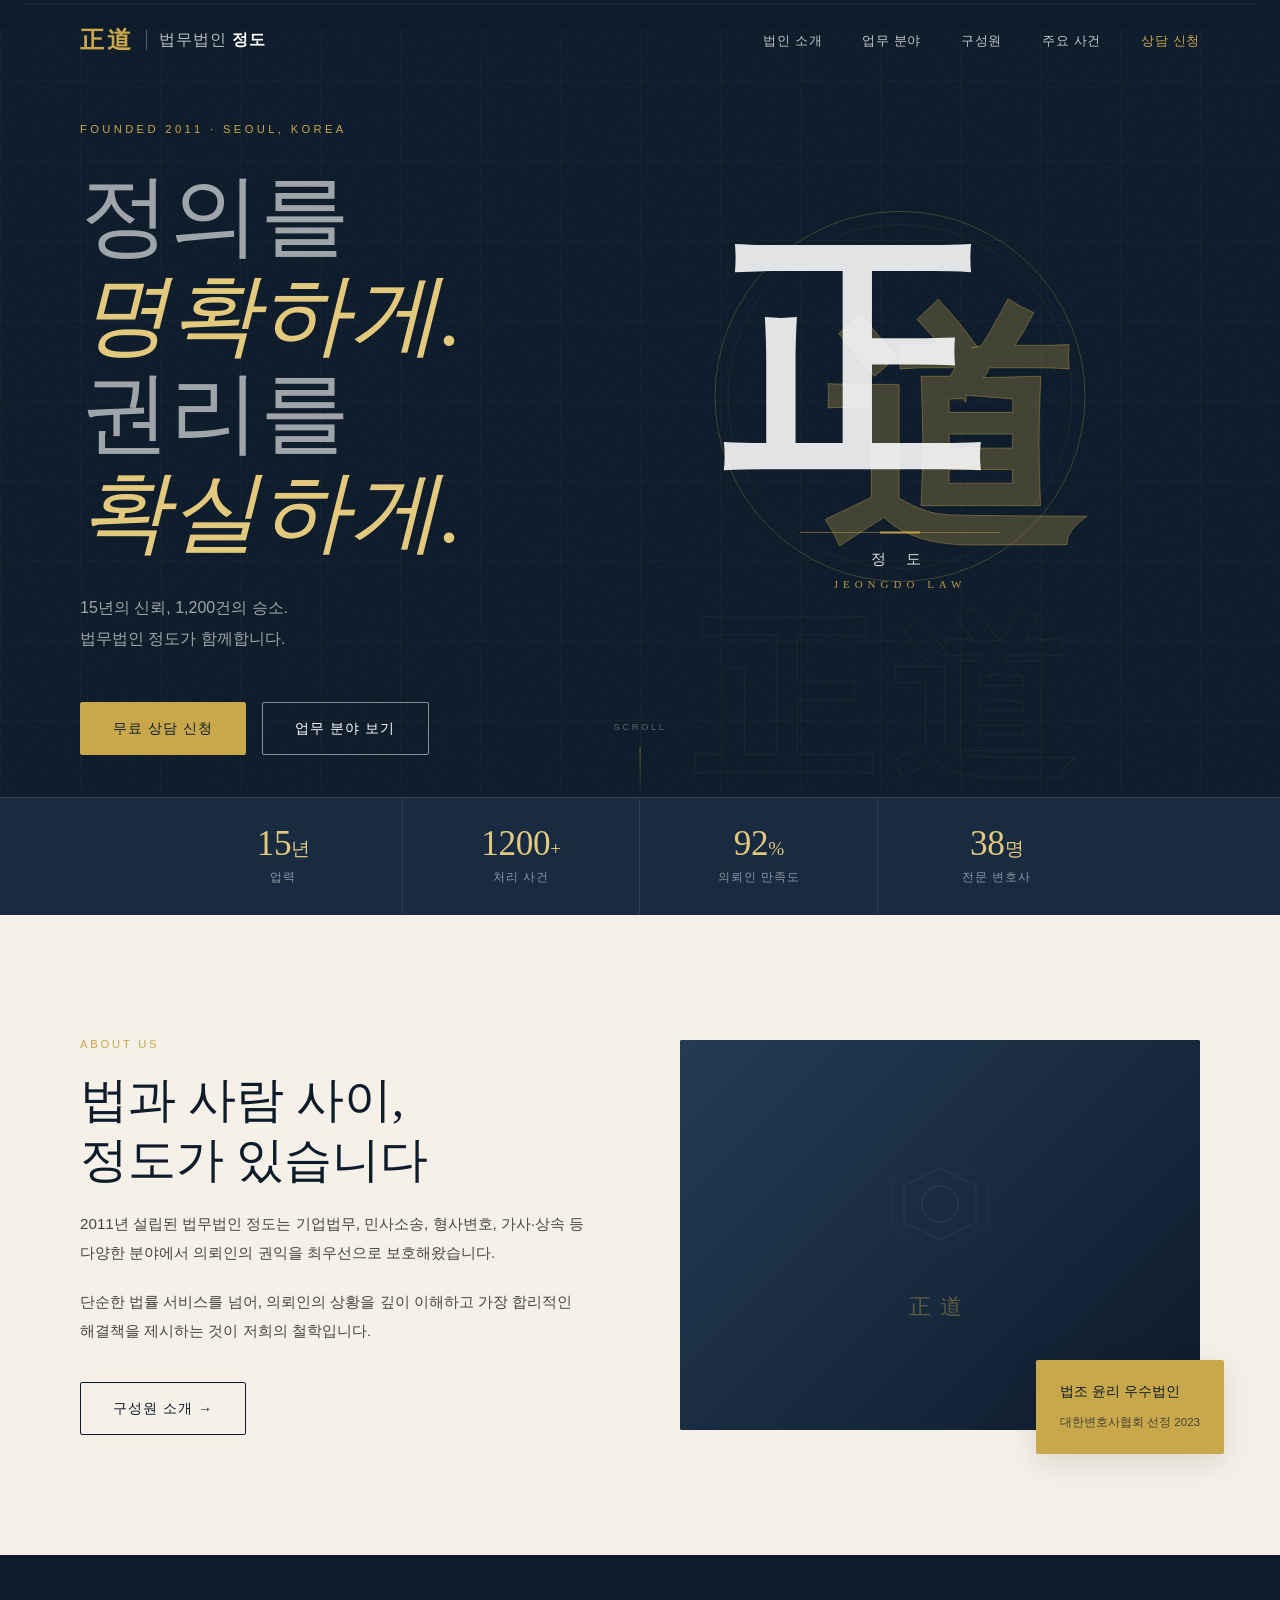
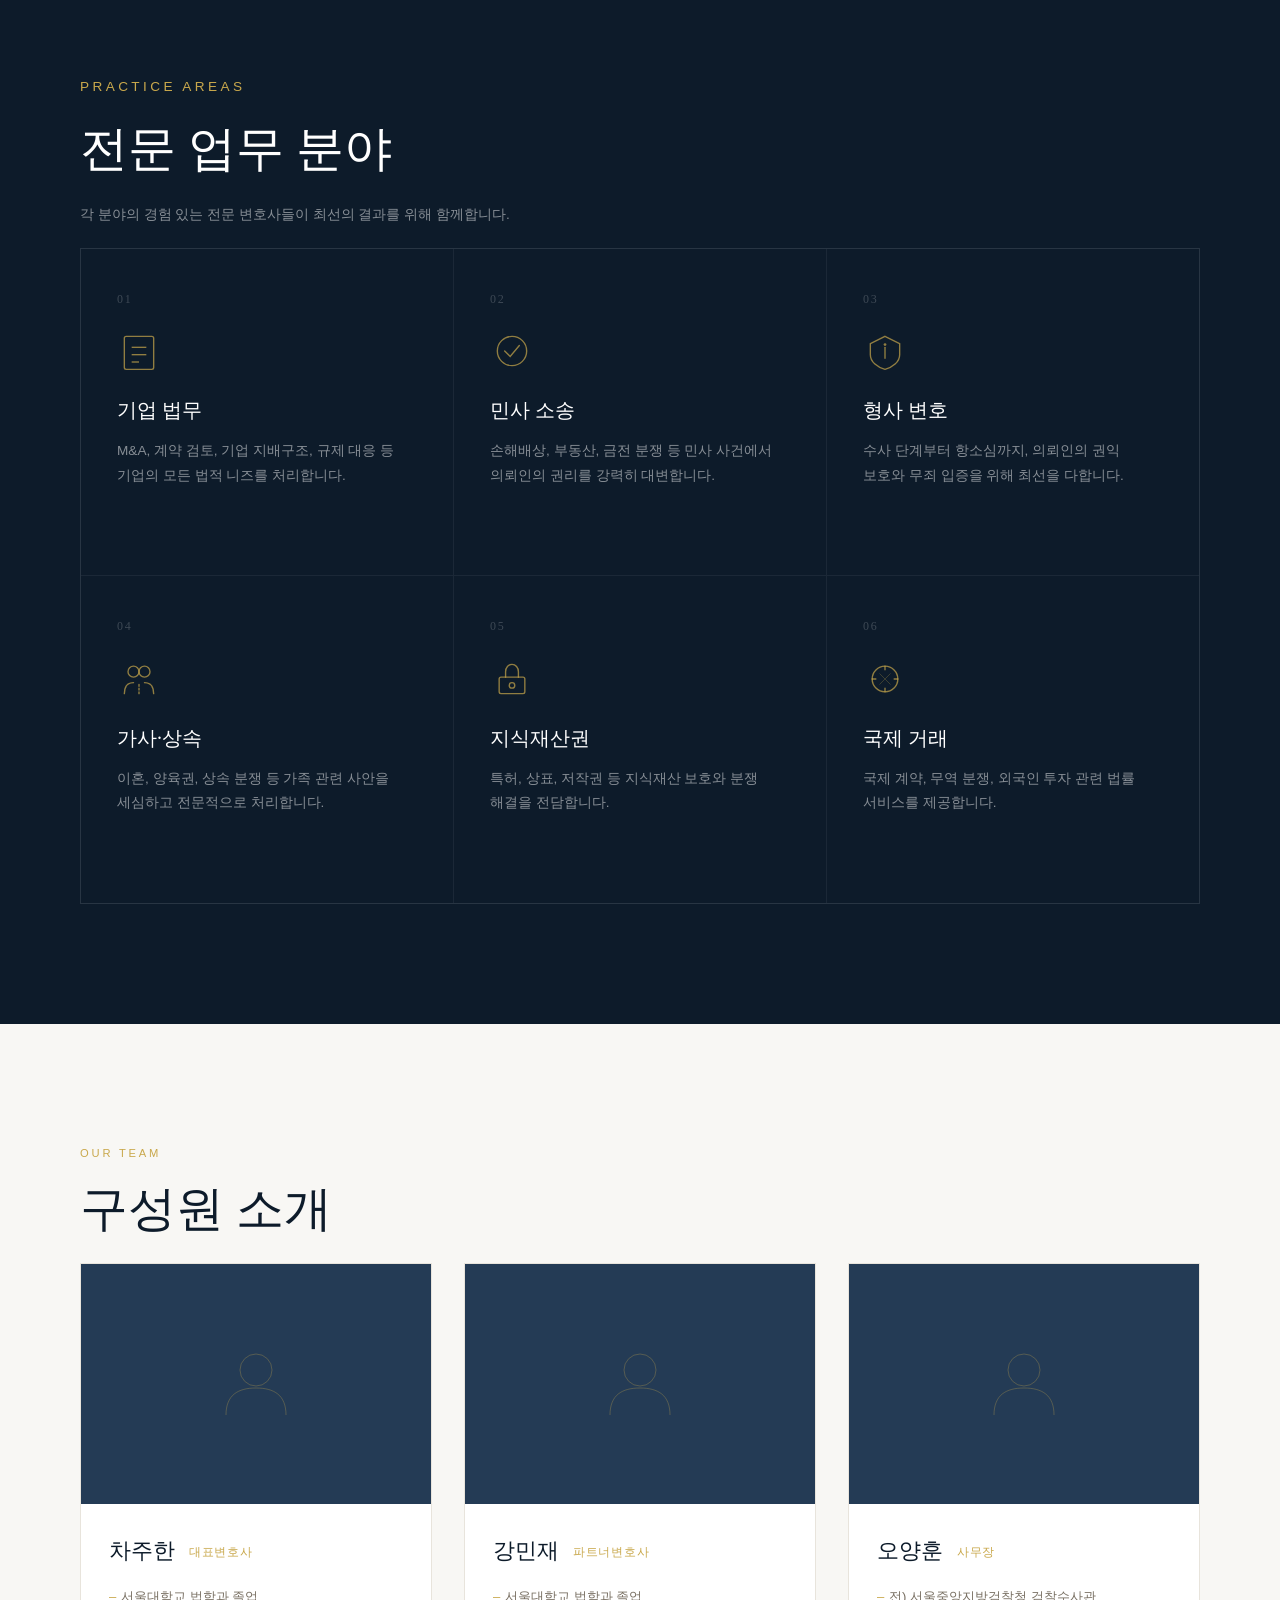
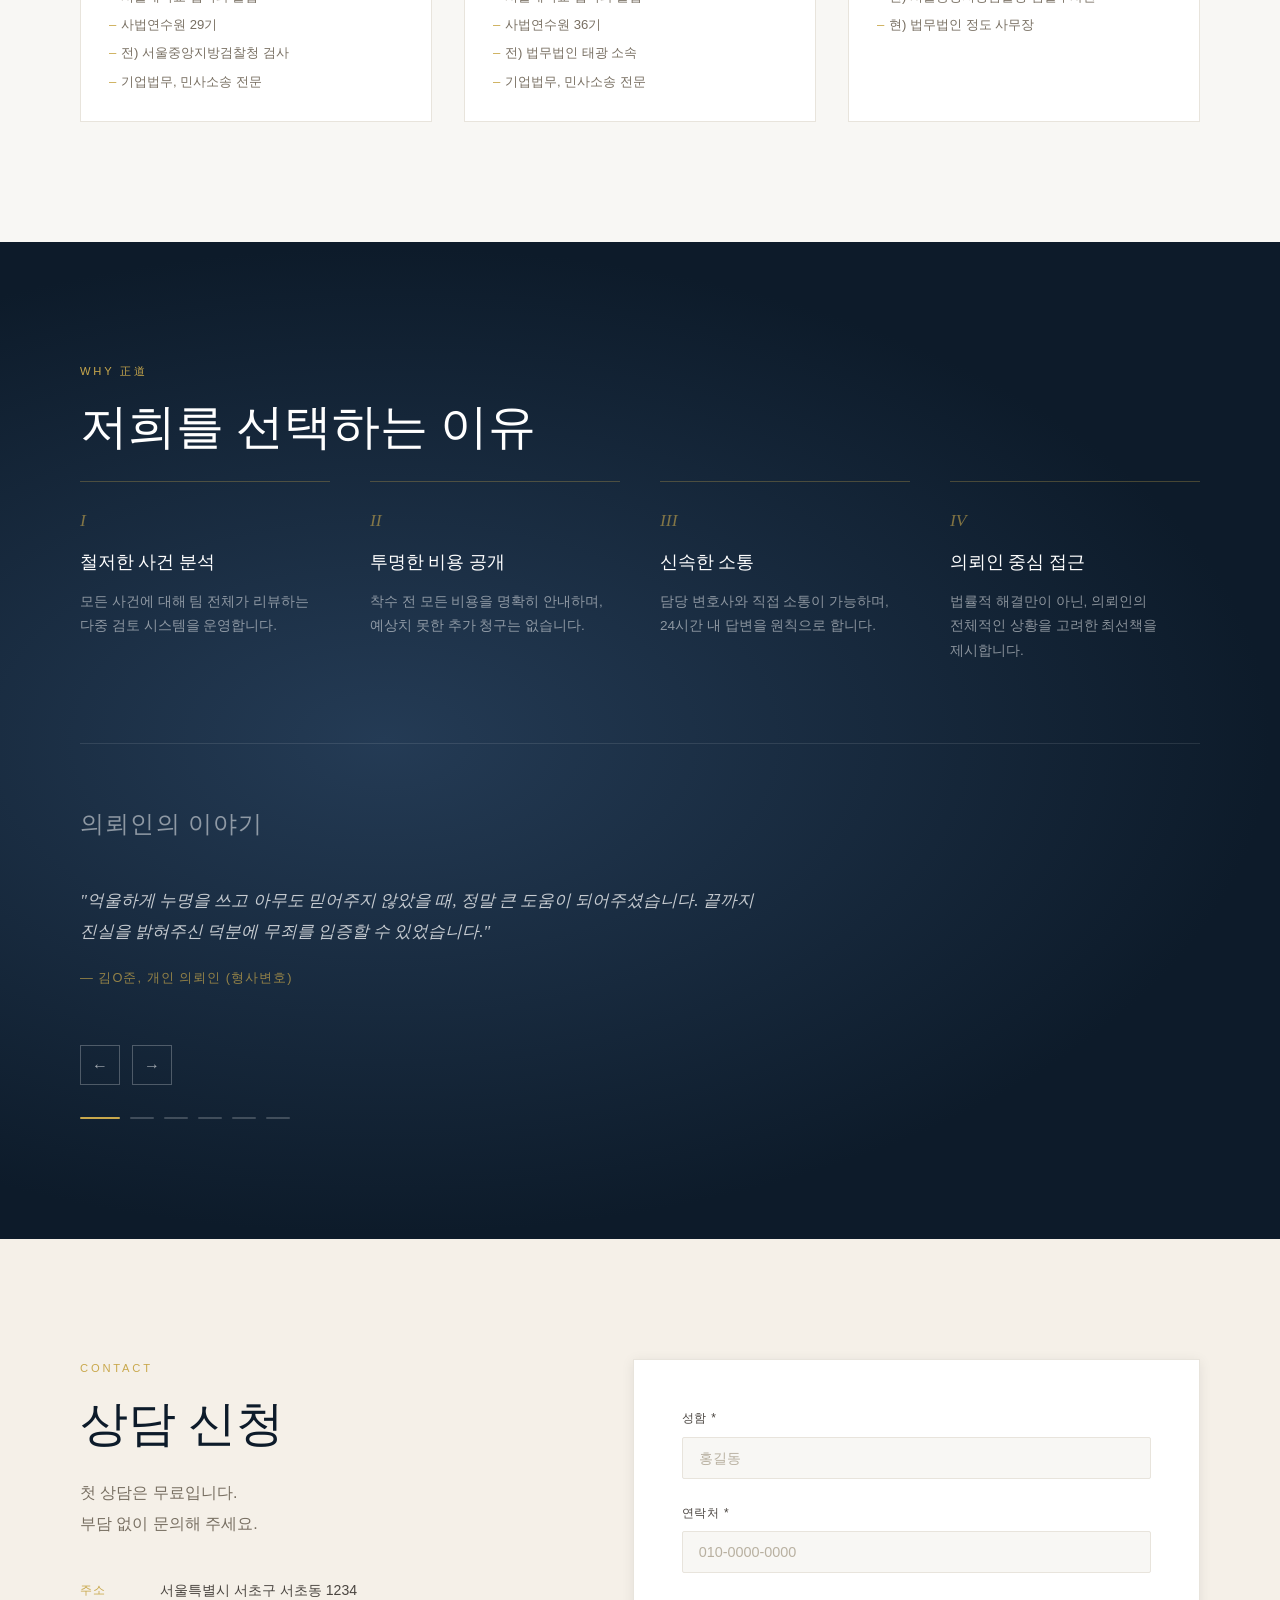
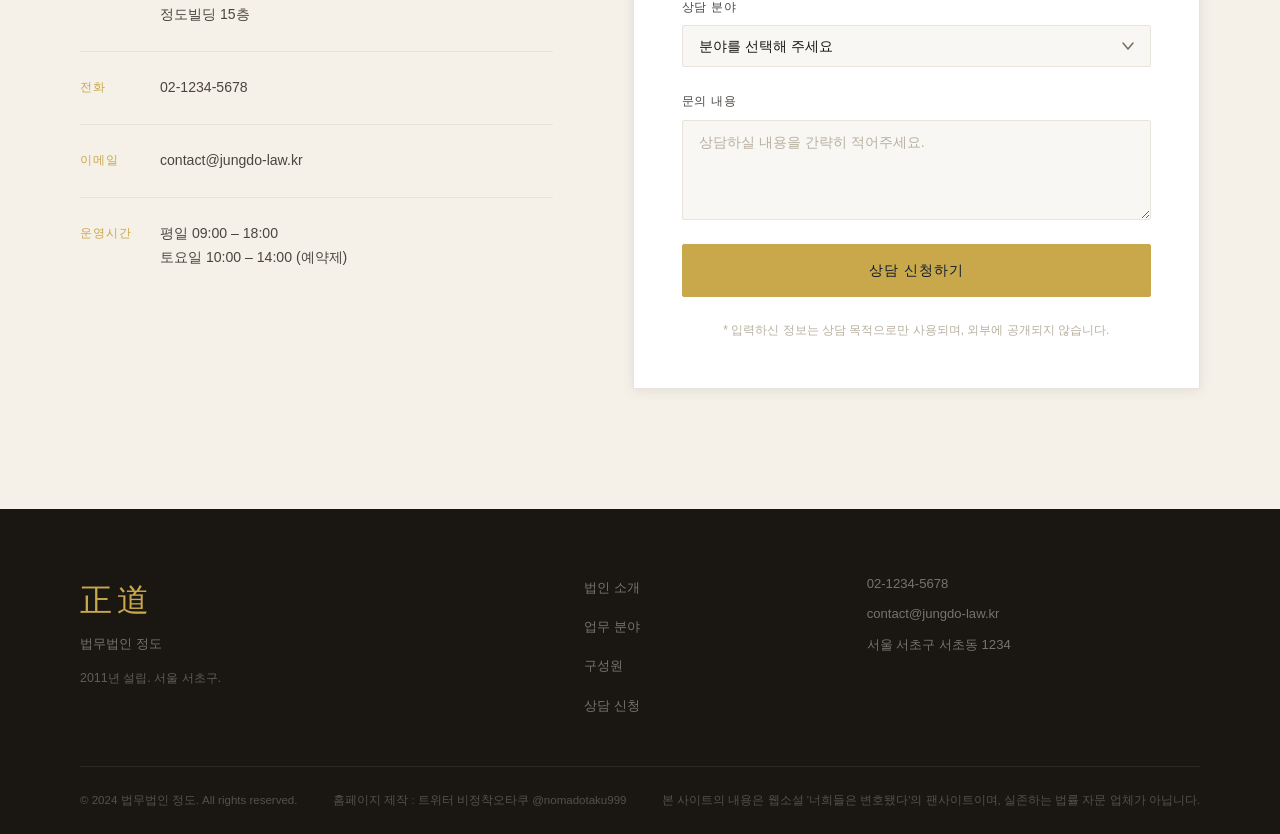
==== index.html @ f3253161 "first commit" ====
<!DOCTYPE html>
<html lang="ko">
<head>
<meta charset="UTF-8">
<meta name="viewport" content="width=device-width, initial-scale=1.0">
<title>법무법인 정도</title>

<link rel="stylesheet" href="./css/css.css"/>

<link rel="icon" type="image/svg+xml" href="./imgs/favicon.ico">
<link rel="icon" type="image/png" sizes="32x32" href="./imgs/favicon-32.png">
<link rel="apple-touch-icon" sizes="180x180" href="./imgs/favicon-180.png">
</head>
<body>

	<!-- ===== HEADER / NAV ===== -->
	<header class="header" id="header">
			<div class="header__inner">
					<a href="#" class="logo">
							<span class="logo__ch">正道</span>
							<span class="logo__divider"></span>
							<span class="logo__kr">법무법인 <span class="logo-white logo-bold">정도</span></span>
					</a>
					<nav class="nav">
							<ul class="nav__list">
									<li><a href="#about">법인 소개</a></li>
									<li><a href="#practice">업무 분야</a></li>
									<li><a href="#attorneys">구성원</a></li>
									<li><a href="#cases">주요 사건</a></li>
									<li><a href="#contact">상담 신청</a></li>
							</ul>
					</nav>
					<button class="hamburger" id="hamburger" aria-label="메뉴 열기">
							<span></span><span></span><span></span>
					</button>
			</div>
	</header>

	<!-- Mobile Nav -->
	<div class="mobile-nav" id="mobileNav">
			<ul>
					<li><a href="#about" class="mobile-nav__link">법인 소개</a></li>
					<li><a href="#practice" class="mobile-nav__link">업무 분야</a></li>
					<li><a href="#attorneys" class="mobile-nav__link">구성원</a></li>
					<li><a href="#cases" class="mobile-nav__link">주요 사건</a></li>
					<li><a href="#contact" class="mobile-nav__link">상담 신청</a></li>
			</ul>
	</div>

	<!-- ===== HERO ===== -->
	<section class="hero">
			<div class="hero__bg">
					<div class="hero__grain"></div>
					<div class="hero__lines"></div>
			</div>
			<div class="hero__content">
					<p class="hero__eyebrow reveal">FOUNDED 2011 · SEOUL, KOREA</p>
					<h1 class="hero__title reveal">
							<span>정의를</span>
							<em>명확하게.</em>
							<span>권리를</span>
							<em>확실하게.</em>
					</h1>
					<p class="hero__sub reveal"><span class="years"></span>년의 신뢰, 1,200건의 승소.<br>법무법인 정도가 함께합니다.</p>
					<div class="hero__cta reveal">
							<a href="#contact" class="btn btn--primary">무료 상담 신청</a>
							<a href="#practice" class="btn btn--ghost">업무 분야 보기</a>
					</div>
					<div class="hero__logo">
						<img src="./imgs/jeongdo_logo-t-w.svg" alt="바른 길을 걷는, 법무법인 정도"/>
					</div>
			</div>
			<div class="hero__scroll">
					<span>SCROLL</span>
					<div class="hero__scroll-line"></div>
			</div>
			<div class="hero__stats">
				<div class="hero__stats__inner">
					<div class="stat reveal">
							<strong class="years"><span>년</span></strong>
							<p>업력</p>
					</div>
					<div class="stat reveal">
							<strong>4,200<span>+</span></strong>
							<p>처리 사건</p>
					</div>
					<div class="stat reveal">
							<strong>92<span>%</span></strong>
							<p>의뢰인 만족도</p>
					</div>
					<div class="stat reveal">
							<strong>2<span>명</span></strong>
							<p>전문 변호사</p>
					</div>
				</div>
			</div>
	</section>

	<!-- ===== ABOUT ===== -->
	<section class="about" id="about">
			<div class="container">
					<div class="about__grid">
							<div class="about__text">
									<p class="section-label reveal">ABOUT US</p>
									<h2 class="section-title reveal">법과 사람 사이,<br>정도가 있습니다</h2>
									<p class="about__body reveal">
											2011년 설립된 법무법인 정도는 기업법무, 민사소송, 형사변호, 가사·상속 등 다양한 분야에서 의뢰인의 권익을 최우선으로 보호해왔습니다.
									</p>
									<p class="about__body reveal">
											단순한 법률 서비스를 넘어, 의뢰인의 상황을 깊이 이해하고 가장 합리적인 해결책을 제시하는 것이 저희의 철학입니다.
									</p>
									<a href="#attorneys" class="btn btn--line reveal">구성원 소개 →</a>
							</div>
							<div class="about__visual reveal">
									<div class="about__img-wrap">
											<div class="about__img-placeholder">
													<div class="about__img-inner">
															<svg viewBox="0 0 200 200" xmlns="http://www.w3.org/2000/svg">
																	<path d="M100 20 L180 60 L180 140 L100 180 L20 140 L20 60 Z" fill="none" stroke="currentColor" stroke-width="1" opacity="0.3"/>
																	<path d="M100 40 L160 70 L160 130 L100 160 L40 130 L40 70 Z" fill="none" stroke="currentColor" stroke-width="1" opacity="0.5"/>
																	<circle cx="100" cy="100" r="30" fill="none" stroke="currentColor" stroke-width="1" opacity="0.7"/>
																	<line x1="100" y1="20" x2="100" y2="180" stroke="currentColor" stroke-width="0.5" opacity="0.2"/>
																	<line x1="20" y1="100" x2="180" y2="100" stroke="currentColor" stroke-width="0.5" opacity="0.2"/>
															</svg>
															<p class="about__img-text">正道</p>
													</div>
											</div>
									</div>
									<div class="about__badge">
											<strong>법조 윤리 우수법인</strong>
											<span>대한변호사협회 선정 2023</span>
									</div>
							</div>
					</div>
			</div>
	</section>

	<!-- ===== PRACTICE AREAS ===== -->
	<section class="practice" id="practice">
			<div class="container">
					<p class="section-label reveal">PRACTICE AREAS</p>
					<h2 class="section-title reveal">전문 업무 분야</h2>
					<p class="section-sub reveal">각 분야의 경험 있는 전문 변호사들이 최선의 결과를 위해 함께합니다.</p>
					<div class="practice__grid">

							<div class="practice__card reveal">
									<div class="practice__num">01</div>
									<div class="practice__icon">
											<svg viewBox="0 0 48 48" fill="none" xmlns="http://www.w3.org/2000/svg">
													<rect x="8" y="8" width="32" height="36" rx="2" stroke="currentColor" stroke-width="1.5"/>
													<line x1="16" y1="20" x2="32" y2="20" stroke="currentColor" stroke-width="1.5"/>
													<line x1="16" y1="28" x2="32" y2="28" stroke="currentColor" stroke-width="1.5"/>
													<line x1="16" y1="36" x2="24" y2="36" stroke="currentColor" stroke-width="1.5"/>
											</svg>
									</div>
									<h3>기업 법무</h3>
									<p>M&A, 계약 검토, 기업 지배구조, 규제 대응 등 기업의 모든 법적 니즈를 처리합니다.</p>
									<a href="#contact" class="practice__more">자세히 보기 →</a>
							</div>

							<div class="practice__card reveal">
									<div class="practice__num">02</div>
									<div class="practice__icon">
											<svg viewBox="0 0 48 48" fill="none" xmlns="http://www.w3.org/2000/svg">
													<circle cx="24" cy="24" r="16" stroke="currentColor" stroke-width="1.5"/>
													<path d="M16 24 L22 30 L32 18" stroke="currentColor" stroke-width="1.5" stroke-linecap="round"/>
											</svg>
									</div>
									<h3>민사 소송</h3>
									<p>손해배상, 부동산, 금전 분쟁 등 민사 사건에서 의뢰인의 권리를 강력히 대변합니다.</p>
									<a href="#contact" class="practice__more">자세히 보기 →</a>
							</div>

							<div class="practice__card reveal">
									<div class="practice__num">03</div>
									<div class="practice__icon">
											<svg viewBox="0 0 48 48" fill="none" xmlns="http://www.w3.org/2000/svg">
													<path d="M24 8 L40 16 L40 28 C40 36 32 42 24 44 C16 42 8 36 8 28 L8 16 Z" stroke="currentColor" stroke-width="1.5"/>
													<line x1="24" y1="20" x2="24" y2="32" stroke="currentColor" stroke-width="1.5" stroke-linecap="round"/>
													<circle cx="24" cy="17" r="1.5" fill="currentColor"/>
											</svg>
									</div>
									<h3>형사 변호</h3>
									<p>수사 단계부터 항소심까지, 의뢰인의 권익 보호와 무죄 입증을 위해 최선을 다합니다.</p>
									<a href="#contact" class="practice__more">자세히 보기 →</a>
							</div>

							<div class="practice__card reveal">
									<div class="practice__num">04</div>
									<div class="practice__icon">
											<svg viewBox="0 0 48 48" fill="none" xmlns="http://www.w3.org/2000/svg">
													<circle cx="18" cy="16" r="6" stroke="currentColor" stroke-width="1.5"/>
													<circle cx="30" cy="16" r="6" stroke="currentColor" stroke-width="1.5"/>
													<path d="M8 40 C8 32 12 28 18 28" stroke="currentColor" stroke-width="1.5" stroke-linecap="round"/>
													<path d="M40 40 C40 32 36 28 30 28" stroke="currentColor" stroke-width="1.5" stroke-linecap="round"/>
													<line x1="24" y1="30" x2="24" y2="40" stroke="currentColor" stroke-width="1.5" stroke-linecap="round" stroke-dasharray="2 2"/>
											</svg>
									</div>
									<h3>가사·상속</h3>
									<p>이혼, 양육권, 상속 분쟁 등 가족 관련 사안을 세심하고 전문적으로 처리합니다.</p>
									<a href="#contact" class="practice__more">자세히 보기 →</a>
							</div>

							<div class="practice__card reveal">
									<div class="practice__num">05</div>
									<div class="practice__icon">
											<svg viewBox="0 0 48 48" fill="none" xmlns="http://www.w3.org/2000/svg">
													<rect x="10" y="22" width="28" height="18" rx="2" stroke="currentColor" stroke-width="1.5"/>
													<path d="M17 22 L17 16 C17 11.6 20.1 8 24 8 C27.9 8 31 11.6 31 16 L31 22" stroke="currentColor" stroke-width="1.5" stroke-linecap="round"/>
													<circle cx="24" cy="31" r="3" stroke="currentColor" stroke-width="1.5"/>
											</svg>
									</div>
									<h3>지식재산권</h3>
									<p>특허, 상표, 저작권 등 지식재산 보호와 분쟁 해결을 전담합니다.</p>
									<a href="#contact" class="practice__more">자세히 보기 →</a>
							</div>

							<div class="practice__card reveal">
									<div class="practice__num">06</div>
									<div class="practice__icon">
											<svg viewBox="0 0 48 48" fill="none" xmlns="http://www.w3.org/2000/svg">
													<circle cx="24" cy="24" r="14" stroke="currentColor" stroke-width="1.5"/>
													<path d="M24 10 L24 14 M24 34 L24 38 M10 24 L14 24 M34 24 L38 24" stroke="currentColor" stroke-width="1.5" stroke-linecap="round"/>
													<path d="M18 18 L30 30 M30 18 L18 30" stroke="currentColor" stroke-width="1" opacity="0.4"/>
											</svg>
									</div>
									<h3>국제 거래</h3>
									<p>국제 계약, 무역 분쟁, 외국인 투자 관련 법률 서비스를 제공합니다.</p>
									<a href="#contact" class="practice__more">자세히 보기 →</a>
							</div>

					</div>
			</div>
	</section>

	<!-- ===== ATTORNEYS ===== -->
	<section class="attorneys" id="attorneys">
			<div class="container">
					<p class="section-label reveal">OUR TEAM</p>
					<h2 class="section-title reveal">구성원 소개</h2>
					<div class="attorneys__grid">

							<div class="attorney-card reveal">
									<div class="attorney-card__photo">
											<div class="attorney-card__photo-placeholder">
													<svg viewBox="0 0 80 80" xmlns="http://www.w3.org/2000/svg">
															<circle cx="40" cy="30" r="16" fill="none" stroke="currentColor" stroke-width="1"/>
															<path d="M10 75 C10 55 22 48 40 48 C58 48 70 55 70 75" fill="none" stroke="currentColor" stroke-width="1"/>
													</svg>
											</div>
									</div>
									<div class="attorney-card__info">
											<h3>차주한 <span>대표변호사</span></h3>
											<ul>
													<li>서울대학교 법학과 졸업</li>
													<li>사법연수원 29기</li>
													<li>전) 서울중앙지방검찰청 검사</li>
													<li>기업법무, 민사소송 전문</li>
											</ul>
									</div>
							</div>

							<div class="attorney-card reveal">
									<div class="attorney-card__photo">
											<div class="attorney-card__photo-placeholder">
													<svg viewBox="0 0 80 80" xmlns="http://www.w3.org/2000/svg">
															<circle cx="40" cy="30" r="16" fill="none" stroke="currentColor" stroke-width="1"/>
															<path d="M10 75 C10 55 22 48 40 48 C58 48 70 55 70 75" fill="none" stroke="currentColor" stroke-width="1"/>
													</svg>
											</div>
									</div>
									<div class="attorney-card__info">
											<h3>강민재 <span>파트너변호사</span></h3>
											<ul>
													<li>서울대학교 법학과 졸업</li>
													<li>사법연수원 36기</li>
													<li>전) 법무법인 태광 소속</li>
													<li>기업법무, 민사소송 전문</li>
											</ul>
									</div>
							</div>

							<div class="attorney-card reveal">
									<div class="attorney-card__photo">
											<div class="attorney-card__photo-placeholder">
													<svg viewBox="0 0 80 80" xmlns="http://www.w3.org/2000/svg">
															<circle cx="40" cy="30" r="16" fill="none" stroke="currentColor" stroke-width="1"/>
															<path d="M10 75 C10 55 22 48 40 48 C58 48 70 55 70 75" fill="none" stroke="currentColor" stroke-width="1"/>
													</svg>
											</div>
									</div>
									<div class="attorney-card__info">
											<h3>오양훈 <span>사무장</span></h3>
											<ul>
												<li>전) 서울중앙지방검찰청 검찰수사관</li>
												<li>현) 법무법인 정도 사무장</li>
											</ul>
									</div>
							</div>

					</div>
			</div>
	</section>

	<!-- ===== CASES / TRUST ===== -->
	<section class="trust" id="cases">
			<div class="trust__bg"></div>
			<div class="container">
					<p class="section-label reveal">WHY 正道</p>
					<h2 class="section-title reveal">저희를 선택하는 이유</h2>
					<div class="trust__items">
							<div class="trust__item reveal">
									<div class="trust__item-num">I</div>
									<h3>철저한 사건 분석</h3>
									<p>모든 사건에 대해 팀 전체가 리뷰하는 다중 검토 시스템을 운영합니다.</p>
							</div>
							<div class="trust__item reveal">
									<div class="trust__item-num">II</div>
									<h3>투명한 비용 공개</h3>
									<p>착수 전 모든 비용을 명확히 안내하며, 예상치 못한 추가 청구는 없습니다.</p>
							</div>
							<div class="trust__item reveal">
									<div class="trust__item-num">III</div>
									<h3>신속한 소통</h3>
									<p>담당 변호사와 직접 소통이 가능하며, 24시간 내 답변을 원칙으로 합니다.</p>
							</div>
							<div class="trust__item reveal">
									<div class="trust__item-num">IV</div>
									<h3>의뢰인 중심 접근</h3>
									<p>법률적 해결만이 아닌, 의뢰인의 전체적인 상황을 고려한 최선책을 제시합니다.</p>
							</div>
					</div>

					<!-- Testimonials -->
					<div class="testimonials reveal">
							<h3 class="testimonials__title">의뢰인의 이야기</h3>
							<div class="testimonials__track" id="testimonialsTrack">
									<div class="testimonial">
											<p class="testimonial__quote">"억울하게 누명을 쓰고 아무도 믿어주지 않았을 때, 정말 큰 도움이 되어주셨습니다. 끝까지 진실을 밝혀주신 덕분에 무죄를 입증할 수 있었습니다."</p>
											<p class="testimonial__author">— 김O준, 개인 의뢰인 (형사변호)</p>
									</div>
									<div class="testimonial">
											<p class="testimonial__quote">"드라마 대본 표절 피해를 입었을 때 막막했는데, 정도에서 증거 하나하나를 꼼꼼히 확보해 주셨습니다. 대형 제작사를 상대로 끝까지 싸워 이길 수 있었던 건 전적으로 변호사님들 덕분입니다."</p>
											<p class="testimonial__author">— 나O성, 개인 의뢰인 (저작권분쟁)</p>
									</div>
									<div class="testimonial">
											<p class="testimonial__quote">"학교폭력 피해 사실을 학교와 가해자 측이 조직적으로 은폐하고 있었습니다. 법무법인 정도가 끝까지 진실을 밝혀준 덕분에 아이가 다시 웃을 수 있게 되었습니다."</p>
											<p class="testimonial__author">— 40대 학부모 의뢰인 (학교폭력 피해구제)</p>
									</div>
									<div class="testimonial">
											<p class="testimonial__quote">"사생활 침해로 극심한 고통을 받던 중 정도를 찾았습니다. 저의 명예를 되찾을 수 있었습니다."</p>
											<p class="testimonial__author">— 정O준 (사생활 침해·명예훼손)</p>
									</div>
									<div class="testimonial">
											<p class="testimonial__quote">"신약 부작용 사실을 보도했다는 이유로 대기업으로부터 명예훼손 고소를 당했습니다. 법무법인 정도 덕분에 진실이 세상에 알려졌고, 무혐의로 사건이 마무리되었습니다."</p>
											<p class="testimonial__author">— 조O준 (언론·명예훼손 방어)</p>
									</div>
									<div class="testimonial">
											<p class="testimonial__quote">"대기업을 상대로 한 사건이라 엄두가 나지 않았습니다. 정도는 포기하지 않고 증거를 확보해 주었고, 결국 승소할 수 있었습니다. 의뢰인 편에서 끝까지 싸워주는 법인입니다."</p>
											<p class="testimonial__author">— 김O영 (형사변호)</p>
									</div>
							</div>
							<div class="testimonials__controls">
								<button class="testimonials__btn" id="testimonialPrev">&#8592;</button>
								<button class="testimonials__btn" id="testimonialNext">&#8594;</button>
							</div>
							<div class="testimonials__dots" id="testimonialsDots">
									<button class="dot active" data-idx="0"></button>
									<button class="dot" data-idx="1"></button>
									<button class="dot" data-idx="2"></button>
									<button class="dot" data-idx="3"></button>
									<button class="dot" data-idx="4"></button>
									<button class="dot" data-idx="5"></button>
							</div>
					</div>
			</div>
	</section>

	<!-- ===== CONTACT ===== -->
	<section class="contact" id="contact">
			<div class="container">
					<div class="contact__grid">
							<div class="contact__info">
									<p class="section-label reveal">CONTACT</p>
									<h2 class="section-title reveal">상담 신청</h2>
									<p class="contact__body reveal">첫 상담은 무료입니다.<br>부담 없이 문의해 주세요.</p>
									<ul class="contact__details reveal">
											<li>
													<strong>주소</strong>
													<span>서울특별시 서초구 서초동 1234<br>정도빌딩 15층</span>
											</li>
											<li>
													<strong>전화</strong>
													<span>02-1234-5678</span>
											</li>
											<li>
													<strong>이메일</strong>
													<span>contact@jungdo-law.kr</span>
											</li>
											<li>
													<strong>운영시간</strong>
													<span>평일 09:00 – 18:00<br>토요일 10:00 – 14:00 (예약제)</span>
											</li>
									</ul>
							</div>
							<div class="contact__form-wrap reveal">
									<form class="contact__form" id="contactForm">
											<div class="form-group">
													<label for="name">성함 *</label>
													<input type="text" id="name" name="name" placeholder="홍길동" required>
											</div>
											<div class="form-group">
													<label for="phone">연락처 *</label>
													<input type="tel" id="phone" name="phone" placeholder="010-0000-0000" required>
											</div>
											<div class="form-group">
													<label for="area">상담 분야</label>
													<select id="area" name="area">
															<option value="">분야를 선택해 주세요</option>
															<option>기업 법무</option>
															<option>민사 소송</option>
															<option>형사 변호</option>
															<option>가사·상속</option>
															<option>지식재산권</option>
															<option>국제 거래</option>
															<option>기타</option>
													</select>
											</div>
											<div class="form-group">
													<label for="message">문의 내용</label>
													<textarea id="message" name="message" rows="4" placeholder="상담하실 내용을 간략히 적어주세요."></textarea>
											</div>
											<button type="submit" class="btn btn--primary btn--full">상담 신청하기</button>
											<p class="form-note">* 입력하신 정보는 상담 목적으로만 사용되며, 외부에 공개되지 않습니다.</p>
									</form>
							</div>
					</div>
			</div>
	</section>

	<!-- ===== FOOTER ===== -->
	<footer class="footer">
			<div class="container">
					<div class="footer__top">
							<div class="footer__brand">
									<p class="footer__logo">正道</p>
									<p class="footer__tagline">법무법인 정도</p>
									<p class="footer__desc">2011년 설립. 서울 서초구.</p>
							</div>
							<div class="footer__links">
									<ul>
											<li><a href="#about">법인 소개</a></li>
											<li><a href="#practice">업무 분야</a></li>
											<li><a href="#attorneys">구성원</a></li>
											<li><a href="#contact">상담 신청</a></li>
									</ul>
							</div>
							<div class="footer__contact">
									<p>02-1234-5678</p>
									<p>contact@jungdo-law.kr</p>
									<p>서울 서초구 서초동 1234</p>
							</div>
					</div>
					<div class="footer__bottom">
							<p>© 2024 법무법인 정도. All rights reserved.</p>
							<p>홈페이지 제작 : 트위터 비정착오타쿠 @nomadotaku999</p>
							<p>본 사이트의 내용은 웹소설 '너희들은 변호됐다'의 팬사이트이며, 실존하는 법률 자문 업체가 아닙니다.</p>
					</div>
			</div>
	</footer>

	<script src="./js/script.js"></script>
</body>
</html>
---- css/css.css ----
@charset "UTF-8";
*, *::before, *::after {
  margin: 0;
  padding: 0;
  box-sizing: border-box;
}

html {
  font-size: 16px;
  scroll-behavior: smooth;
  -webkit-font-smoothing: antialiased;
}

body {
  font-family: "Noto Sans KR", sans-serif;
  color: #1A1612;
  background: #F5F0E8;
  overflow-x: hidden;
  line-height: 1.7;
}

a {
  text-decoration: none;
  color: inherit;
  transition: color 0.4s cubic-bezier(0.25, 0.46, 0.45, 0.94);
}

ul, ol {
  list-style: none;
}

img {
  max-width: 100%;
  display: block;
}

button {
  cursor: pointer;
  border: none;
  background: none;
  font: inherit;
}

p {
  word-break: keep-all;
}

.container {
  max-width: 1200px;
  margin: 0 auto;
  padding: 0 40px;
}
@media (max-width: 768px) {
  .container {
    padding: 0 24px;
  }
}

.reveal {
  opacity: 0;
  transform: translateY(28px);
  transition: opacity 0.75s ease, transform 0.75s ease;
}
.reveal.is-visible {
  opacity: 1;
  transform: translateY(0);
}

.section-label {
  font-family: "Noto Sans KR", sans-serif;
  font-size: 0.7rem;
  font-weight: 500;
  letter-spacing: 0.25em;
  color: #C9A84C;
  text-transform: uppercase;
  margin-bottom: 16px;
}

.section-title {
  font-family: "Cormorant Garamond", Georgia, serif;
  font-size: clamp(2rem, 4vw, 3rem);
  font-weight: 300;
  line-height: 1.25;
  color: #0D1B2A;
  margin-bottom: 24px;
}

.section-sub {
  font-size: 1rem;
  color: #786F62;
  margin-bottom: 56px;
  max-width: 540px;
}

.btn {
  display: inline-block;
  padding: 14px 32px;
  font-family: "Noto Sans KR", sans-serif;
  font-size: 0.85rem;
  font-weight: 500;
  letter-spacing: 0.08em;
  border-radius: 2px;
  transition: all 0.4s cubic-bezier(0.25, 0.46, 0.45, 0.94);
  cursor: pointer;
}
.btn--primary {
  background: #C9A84C;
  color: #0D1B2A;
  border: 1.5px solid #C9A84C;
}
.btn--primary:hover {
  background: #E2C97E;
  border-color: #E2C97E;
  transform: translateY(-2px);
  box-shadow: 0 8px 24px rgba(201, 168, 76, 0.35);
}
.btn--ghost {
  background: transparent;
  color: #FFFFFF;
  border: 1.5px solid rgba(255, 255, 255, 0.5);
}
.btn--ghost:hover {
  border-color: #FFFFFF;
  background: rgba(255, 255, 255, 0.08);
  transform: translateY(-2px);
}
.btn--line {
  background: transparent;
  color: #0D1B2A;
  border: 1.5px solid #0D1B2A;
}
.btn--line:hover {
  background: #0D1B2A;
  color: #FFFFFF;
  transform: translateY(-2px);
}
.btn--full {
  width: 100%;
  text-align: center;
}

.header {
  position: fixed;
  top: 0;
  left: 0;
  right: 0;
  z-index: 1000;
  padding: 0;
  transition: background 0.4s cubic-bezier(0.25, 0.46, 0.45, 0.94), box-shadow 0.4s cubic-bezier(0.25, 0.46, 0.45, 0.94), padding 0.4s cubic-bezier(0.25, 0.46, 0.45, 0.94);
}
.header.scrolled {
  background: rgba(13, 27, 42, 0.97);
  backdrop-filter: blur(12px);
  box-shadow: 0 2px 24px rgba(0, 0, 0, 0.15);
}
.header__inner {
  max-width: 1200px;
  margin: 0 auto;
  padding: 0 40px;
  height: 80px;
  display: flex;
  align-items: center;
  justify-content: space-between;
}
@media (max-width: 768px) {
  .header__inner {
    padding: 0 24px;
    height: 64px;
  }
}

.logo {
  display: flex;
  align-items: center;
  gap: 12px;
  color: #FFFFFF;
}
.logo__ch {
  font-family: "Cormorant Garamond", Georgia, serif;
  font-size: 1.5rem;
  font-weight: 600;
  letter-spacing: 0.12em;
  color: #C9A84C;
}
.logo__divider {
  display: block;
  width: 1px;
  height: 20px;
  background: rgba(255, 255, 255, 0.3);
}
.logo__kr {
  font-family: "Cormorant Garamond", Georgia, serif;
  font-size: 1rem;
  font-weight: 400;
  letter-spacing: 0.06em;
  color: rgba(255, 255, 255, 0.7);
}
.logo-white {
  color: #FFFFFF;
}
.logo-bold {
  font-weight: bold;
}

@media (max-width: 900px) {
  .nav {
    display: none;
  }
}
.nav__list {
  display: flex;
  gap: 40px;
}
.nav__list li a {
  font-size: 0.82rem;
  font-weight: 400;
  letter-spacing: 0.05em;
  color: rgba(255, 255, 255, 0.75);
  position: relative;
  padding-bottom: 4px;
}
.nav__list li a::after {
  content: "";
  position: absolute;
  bottom: 0;
  left: 0;
  width: 0;
  height: 1px;
  background: #C9A84C;
  transition: width 0.4s cubic-bezier(0.25, 0.46, 0.45, 0.94);
}
.nav__list li a:hover {
  color: #FFFFFF;
}
.nav__list li a:hover::after {
  width: 100%;
}

.hamburger {
  display: none;
  flex-direction: column;
  gap: 5px;
  padding: 4px;
}
.hamburger span {
  display: block;
  width: 24px;
  height: 1.5px;
  background: #FFFFFF;
  transition: all 0.4s cubic-bezier(0.25, 0.46, 0.45, 0.94);
}
.hamburger.active span:nth-child(1) {
  transform: translateY(6.5px) rotate(45deg);
}
.hamburger.active span:nth-child(2) {
  opacity: 0;
}
.hamburger.active span:nth-child(3) {
  transform: translateY(-6.5px) rotate(-45deg);
}
@media (max-width: 900px) {
  .hamburger {
    display: flex;
  }
}

.mobile-nav {
  position: fixed;
  top: 64px;
  left: 0;
  right: 0;
  background: #0D1B2A;
  z-index: 999;
  padding: 24px;
  transform: translateY(-110%);
  transition: transform 0.4s cubic-bezier(0.25, 0.46, 0.45, 0.94);
  border-top: 1px solid rgba(255, 255, 255, 0.08);
}
.mobile-nav.open {
  transform: translateY(0);
}
.mobile-nav ul {
  display: flex;
  flex-direction: column;
  gap: 4px;
}
.mobile-nav__link {
  display: block;
  padding: 14px 0;
  color: rgba(255, 255, 255, 0.8);
  font-size: 1.1rem;
  border-bottom: 1px solid rgba(255, 255, 255, 0.08);
}
.mobile-nav__link:hover {
  color: #C9A84C;
}

.hero {
  position: relative;
  min-height: 100vh;
  background: #0D1B2A;
  display: flex;
  align-items: center;
  overflow: hidden;
}
@media (max-width: 768px) {
  .hero {
    flex-direction: column;
  }
}
.hero__bg {
  position: absolute;
  inset: 0;
}
.hero__grain {
  position: absolute;
  inset: 0;
  background-image: url("data:image/svg+xml,%3Csvg viewBox='0 0 256 256' xmlns='http://www.w3.org/2000/svg'%3E%3Cfilter id='noise'%3E%3CfeTurbulence type='fractalNoise' baseFrequency='0.9' numOctaves='4' stitchTiles='stitch'/%3E%3C/filter%3E%3Crect width='100%25' height='100%25' filter='url(%23noise)' opacity='0.06'/%3E%3C/svg%3E");
  opacity: 0.4;
}
.hero__lines {
  position: absolute;
  inset: 0;
  background-image: linear-gradient(to right, rgba(201, 168, 76, 0.04) 1px, transparent 1px), linear-gradient(to bottom, rgba(201, 168, 76, 0.04) 1px, transparent 1px);
  background-size: 80px 80px;
}
.hero::before {
  content: "正道";
  position: absolute;
  right: 15%;
  bottom: 60px;
  font-family: "Cormorant Garamond", Georgia, serif;
  font-size: clamp(80px, 15vw, 180px);
  font-weight: 600;
  color: transparent;
  -webkit-text-stroke: 1px rgba(201, 168, 76, 0.08);
  letter-spacing: 0.1em;
  pointer-events: none;
  white-space: nowrap;
}
.hero__content {
  position: relative;
  z-index: 2;
  max-width: 1200px;
  margin: 0 auto;
  padding: 120px 40px 160px;
  width: 100%;
}
@media (max-width: 768px) {
  .hero__content {
    padding: 100px 24px 50px;
  }
}
.hero__eyebrow {
  font-family: "Noto Sans KR", sans-serif;
  font-size: 0.7rem;
  font-weight: 500;
  letter-spacing: 0.3em;
  color: #C9A84C;
  text-transform: uppercase;
  margin-bottom: 28px;
  animation-delay: 0.1s;
}
.hero__title {
  font-family: "Cormorant Garamond", Georgia, serif;
  font-size: clamp(2.5rem, 7vw, 6rem);
  font-weight: 300;
  line-height: 1.1;
  color: #FFFFFF;
  margin-bottom: 32px;
  animation-delay: 0.2s;
}
.hero__title span {
  display: block;
  color: rgba(255, 255, 255, 0.6);
}
.hero__title em {
  display: block;
  font-style: italic;
  color: #E2C97E;
}
.hero__logo {
  position: absolute;
  top: 50%;
  right: 0;
  transform: translateY(-58%);
}
.hero__logo img {
  position: relative;
  z-index: 1;
}
@media (max-width: 900px) {
  .hero__logo {
    display: none;
  }
}
.hero__sub {
  font-size: 1rem;
  color: rgba(255, 255, 255, 0.6);
  margin-bottom: 48px;
  line-height: 1.9;
  animation-delay: 0.3s;
}
@media (max-width: 768px) {
  .hero__sub {
    margin-bottom: 20px;
  }
}
.hero__cta {
  display: flex;
  gap: 16px;
  flex-wrap: wrap;
  animation-delay: 0.4s;
}
@media (max-width: 768px) {
  .hero__cta {
    flex-wrap: nowrap;
  }
}
@media (max-width: 768px) {
  .hero__cta > a {
    width: calc(50% - 8px);
    padding: 15px 0;
    text-align: center;
  }
}
.hero__scroll {
  position: absolute;
  bottom: 120px;
  left: 50%;
  transform: translateX(-50%);
  display: flex;
  flex-direction: column;
  align-items: center;
  gap: 12px;
  color: rgba(255, 255, 255, 0.3);
  font-size: 0.6rem;
  letter-spacing: 0.25em;
}
@media (max-width: 768px) {
  .hero__scroll {
    display: none;
  }
}
.hero__scroll-line {
  width: 1px;
  height: 48px;
  background: linear-gradient(to bottom, rgba(201, 168, 76, 0.5), transparent);
  animation: scrollPulse 2s ease-in-out infinite;
}
.hero__stats {
  position: absolute;
  bottom: 0;
  left: 0;
  right: 0;
  background: rgba(26, 46, 68, 0.9);
  backdrop-filter: blur(8px);
  border-top: 1px solid rgba(201, 168, 76, 0.2);
  display: flex;
  justify-content: center;
  z-index: 9;
}
@media (max-width: 768px) {
  .hero__stats {
    position: relative;
    flex-wrap: wrap;
  }
}
.hero__stats__inner {
  display: flex;
  justify-content: center;
  align-items: center;
  max-width: 950px;
  width: 100%;
  margin: 0 auto;
}
@media (max-width: 768px) {
  .hero__stats__inner {
    flex-wrap: wrap;
  }
}

.stat {
  width: 100%;
  padding: 28px 56px;
  text-align: center;
  border-right: 1px solid rgba(255, 255, 255, 0.08);
  animation-delay: 0.5s;
  display: inline-block;
}
.stat:last-child {
  border-right: none;
}
@media (max-width: 900px) {
  .stat {
    padding: 20px 24px;
  }
}
@media (max-width: 768px) {
  .stat {
    width: 50%;
    border-bottom: 1px solid rgba(255, 255, 255, 0.08);
  }
}
.stat strong {
  display: block;
  font-family: "Cormorant Garamond", Georgia, serif;
  font-size: 2.2rem;
  font-weight: 300;
  color: #E2C97E;
  letter-spacing: -0.01em;
  line-height: 1;
  margin-bottom: 6px;
}
.stat strong span {
  font-size: 1.2rem;
}
.stat p {
  font-size: 0.75rem;
  letter-spacing: 0.08em;
  color: rgba(255, 255, 255, 0.5);
  font-weight: 400;
}

@keyframes scrollPulse {
  0%, 100% {
    opacity: 0.4;
    transform: scaleY(1);
  }
  50% {
    opacity: 1;
    transform: scaleY(1.1);
  }
}
.about {
  padding: 120px 0;
  background: #F5F0E8;
}
.about__grid {
  display: grid;
  grid-template-columns: 1fr 1fr;
  gap: 80px;
  align-items: center;
}
@media (max-width: 900px) {
  .about__grid {
    grid-template-columns: 1fr;
    gap: 48px;
  }
}
.about__text .section-title {
  margin-bottom: 20px;
}
.about__body {
  font-size: 0.95rem;
  color: #4A4540;
  line-height: 1.9;
  margin-bottom: 20px;
}
.about .btn--line {
  margin-top: 16px;
}
.about__visual {
  position: relative;
}
.about__img-wrap {
  aspect-ratio: 4/3;
  background: #0D1B2A;
  border-radius: 2px;
  overflow: hidden;
  display: flex;
  align-items: center;
  justify-content: center;
  position: relative;
}
.about__img-wrap::after {
  content: "";
  position: absolute;
  inset: 0;
  background: linear-gradient(135deg, #243B55, #0D1B2A);
}
.about__img-inner {
  position: relative;
  z-index: 1;
  text-align: center;
  color: rgba(201, 168, 76, 0.4);
}
.about__img-inner svg {
  width: 120px;
  height: 120px;
  margin: 0 auto 16px;
}
.about__img-text {
  font-family: "Cormorant Garamond", Georgia, serif;
  font-size: 1.4rem;
  letter-spacing: 0.4em;
  color: rgba(201, 168, 76, 0.4);
}
.about__badge {
  position: absolute;
  bottom: -24px;
  right: -24px;
  background: #C9A84C;
  padding: 20px 24px;
  border-radius: 2px;
  box-shadow: 0 8px 32px rgba(13, 27, 42, 0.12);
}
@media (max-width: 768px) {
  .about__badge {
    right: 0;
    bottom: -64px;
  }
}
.about__badge strong {
  display: block;
  font-size: 0.85rem;
  font-weight: 500;
  color: #0D1B2A;
  margin-bottom: 4px;
}
.about__badge span {
  font-size: 0.72rem;
  color: rgba(13, 27, 42, 0.7);
}

.practice {
  padding: 120px 0;
  background: #0D1B2A;
}
.practice .section-label {
  color: #C9A84C;
}
.practice .section-title {
  color: #FFFFFF;
}
.practice .section-sub {
  color: rgba(255, 255, 255, 0.5);
}
.practice__grid {
  display: grid;
  grid-template-columns: repeat(3, 1fr);
  gap: 1px;
  background: rgba(255, 255, 255, 0.06);
  border: 1px solid rgba(255, 255, 255, 0.06);
}
@media (max-width: 900px) {
  .practice__grid {
    grid-template-columns: repeat(2, 1fr);
  }
}
@media (max-width: 600px) {
  .practice__grid {
    grid-template-columns: 1fr;
  }
}
.practice__card {
  background: #0D1B2A;
  padding: 40px 36px;
  position: relative;
  transition: background 0.4s cubic-bezier(0.25, 0.46, 0.45, 0.94);
  cursor: default;
}
.practice__card:hover {
  background: #1A2E44;
}
.practice__card:hover .practice__num {
  color: #C9A84C;
}
.practice__card:hover h3 {
  color: #E2C97E;
}
.practice__card:hover .practice__more {
  opacity: 1;
  transform: translateX(4px);
}
.practice__num {
  font-family: "Cormorant Garamond", Georgia, serif;
  font-size: 0.75rem;
  color: rgba(255, 255, 255, 0.2);
  letter-spacing: 0.15em;
  margin-bottom: 20px;
  transition: color 0.4s cubic-bezier(0.25, 0.46, 0.45, 0.94);
}
.practice__icon {
  width: 44px;
  height: 44px;
  color: rgba(201, 168, 76, 0.7);
  margin-bottom: 20px;
}
.practice__icon svg {
  width: 100%;
  height: 100%;
}
.practice h3 {
  font-family: "Cormorant Garamond", Georgia, serif;
  font-size: 1.25rem;
  font-weight: 400;
  color: #FFFFFF;
  margin-bottom: 12px;
  transition: color 0.4s cubic-bezier(0.25, 0.46, 0.45, 0.94);
}
.practice p {
  font-size: 0.85rem;
  color: rgba(255, 255, 255, 0.5);
  line-height: 1.8;
  margin-bottom: 20px;
}
.practice__more {
  font-size: 0.78rem;
  letter-spacing: 0.05em;
  color: #C9A84C;
  opacity: 0;
  display: inline-block;
  transition: opacity 0.4s cubic-bezier(0.25, 0.46, 0.45, 0.94), transform 0.4s cubic-bezier(0.25, 0.46, 0.45, 0.94);
}

.attorneys {
  padding: 120px 0;
  background: #F8F7F4;
}
.attorneys__grid {
  display: grid;
  grid-template-columns: repeat(3, 1fr);
  gap: 32px;
  margin-top: 16px;
}
@media (max-width: 900px) {
  .attorneys__grid {
    grid-template-columns: 1fr;
    max-width: 480px;
  }
}

.attorney-card {
  background: #FFFFFF;
  border: 1px solid #E8E4DC;
  overflow: hidden;
  transition: box-shadow 0.4s cubic-bezier(0.25, 0.46, 0.45, 0.94), transform 0.4s cubic-bezier(0.25, 0.46, 0.45, 0.94);
}
.attorney-card:hover {
  box-shadow: 0 20px 60px rgba(13, 27, 42, 0.18);
  transform: translateY(-4px);
}
.attorney-card__photo {
  height: 240px;
  background: #243B55;
  display: flex;
  align-items: center;
  justify-content: center;
}
.attorney-card__photo-placeholder {
  color: rgba(201, 168, 76, 0.3);
}
.attorney-card__photo-placeholder svg {
  width: 80px;
  height: 80px;
}
.attorney-card__info {
  padding: 28px;
}
.attorney-card__info h3 {
  font-family: "Cormorant Garamond", Georgia, serif;
  font-size: 1.4rem;
  font-weight: 400;
  color: #0D1B2A;
  margin-bottom: 16px;
}
.attorney-card__info h3 span {
  font-family: "Noto Sans KR", sans-serif;
  font-size: 0.72rem;
  font-weight: 500;
  color: #C9A84C;
  letter-spacing: 0.08em;
  margin-left: 8px;
  vertical-align: middle;
}
.attorney-card__info ul {
  display: flex;
  flex-direction: column;
  gap: 6px;
}
.attorney-card__info ul li {
  font-size: 0.82rem;
  color: #786F62;
  padding-left: 12px;
  position: relative;
}
.attorney-card__info ul li::before {
  content: "–";
  position: absolute;
  left: 0;
  color: #C9A84C;
}

.trust {
  padding: 120px 0;
  position: relative;
  background: #0D1B2A;
  overflow: hidden;
}
.trust__bg {
  position: absolute;
  inset: 0;
  background: radial-gradient(ellipse at 30% 50%, #243B55 0%, #0D1B2A 70%);
}
.trust .container {
  position: relative;
  z-index: 1;
}
.trust .section-label {
  color: #C9A84C;
}
.trust .section-title {
  color: #FFFFFF;
}
.trust__items {
  display: grid;
  grid-template-columns: repeat(4, 1fr);
  gap: 40px;
  margin-bottom: 80px;
}
@media (max-width: 900px) {
  .trust__items {
    grid-template-columns: repeat(2, 1fr);
  }
}
@media (max-width: 600px) {
  .trust__items {
    grid-template-columns: 1fr;
  }
}
.trust__item {
  padding-top: 24px;
  border-top: 1px solid rgba(201, 168, 76, 0.3);
}
.trust__item h3 {
  font-family: "Cormorant Garamond", Georgia, serif;
  font-size: 1.1rem;
  font-weight: 400;
  color: #FFFFFF;
  margin-bottom: 12px;
  margin-top: 12px;
}
.trust__item p {
  font-size: 0.85rem;
  color: rgba(255, 255, 255, 0.5);
  line-height: 1.8;
}
.trust__item-num {
  font-family: "Cormorant Garamond", Georgia, serif;
  font-size: 1.1rem;
  font-style: italic;
  color: #C9A84C;
  opacity: 0.6;
}

.testimonials {
  border-top: 1px solid rgba(255, 255, 255, 0.1);
  padding-top: 60px;
}
.testimonials__title {
  font-family: "Cormorant Garamond", Georgia, serif;
  font-size: 1.5rem;
  font-weight: 300;
  color: rgba(255, 255, 255, 0.5);
  margin-bottom: 40px;
  letter-spacing: 0.05em;
}
.testimonials__track {
  position: relative;
  overflow: hidden;
  min-height: 160px;
}
@media (max-width: 768px) {
  .testimonials__track {
    min-height: 170px;
    margin-bottom: 20px;
  }
}
@media (max-width: 419px) {
  .testimonials__track {
    min-height: 200px;
  }
}
.testimonials__dots {
  display: flex;
  gap: 10px;
  margin-top: 32px;
}
.testimonials__controls {
  display: flex;
  gap: 12px;
  margin-bottom: 24px;
}
.testimonials__btn {
  width: 40px;
  height: 40px;
  border: 1px solid rgba(255, 255, 255, 0.25);
  color: rgba(255, 255, 255, 0.6);
  font-size: 1rem;
  display: flex;
  align-items: center;
  justify-content: center;
  transition: all 0.4s cubic-bezier(0.25, 0.46, 0.45, 0.94);
  cursor: pointer;
  background: transparent;
}
.testimonials__btn:hover {
  border-color: #C9A84C;
  color: #C9A84C;
}

.testimonial {
  display: none;
  animation: fadeIn 0.5s ease;
}
.testimonial.active {
  display: block;
}
.testimonial__quote {
  font-family: "Libre Baskerville", Georgia, serif;
  font-style: italic;
  font-size: 1.05rem;
  color: rgba(255, 255, 255, 0.75);
  line-height: 1.85;
  max-width: 720px;
  margin-bottom: 20px;
}
.testimonial__author {
  font-size: 0.8rem;
  letter-spacing: 0.08em;
  color: rgba(201, 168, 76, 0.7);
}

.dot {
  width: 24px;
  height: 2px;
  background: rgba(255, 255, 255, 0.2);
  border-radius: 2px;
  transition: all 0.4s cubic-bezier(0.25, 0.46, 0.45, 0.94);
  cursor: pointer;
}
.dot.active {
  width: 40px;
  background: #C9A84C;
}

@keyframes fadeIn {
  from {
    opacity: 0;
    transform: translateY(8px);
  }
  to {
    opacity: 1;
    transform: translateY(0);
  }
}
.contact {
  padding: 120px 0;
  background: #F5F0E8;
}
.contact__grid {
  display: grid;
  grid-template-columns: 1fr 1.2fr;
  gap: 80px;
  align-items: start;
}
@media (max-width: 900px) {
  .contact__grid {
    grid-template-columns: 1fr;
    gap: 48px;
  }
}
.contact__body {
  font-size: 1rem;
  color: #786F62;
  margin-bottom: 40px;
  line-height: 1.9;
}
.contact__details {
  display: flex;
  flex-direction: column;
  gap: 24px;
}
.contact__details li {
  display: flex;
  gap: 20px;
  padding-bottom: 24px;
  border-bottom: 1px solid #E8E4DC;
}
.contact__details li:last-child {
  border-bottom: none;
}
.contact__details strong {
  font-size: 0.72rem;
  font-weight: 500;
  letter-spacing: 0.08em;
  color: #C9A84C;
  text-transform: uppercase;
  min-width: 60px;
  padding-top: 2px;
}
.contact__details span {
  font-size: 0.88rem;
  color: #4A4540;
  line-height: 1.7;
}
.contact__form-wrap {
  background: #FFFFFF;
  padding: 48px;
  border: 1px solid #E8E4DC;
  box-shadow: 0 2px 12px rgba(13, 27, 42, 0.08);
}
@media (max-width: 600px) {
  .contact__form-wrap {
    padding: 32px 24px;
  }
}
.contact__form {
  display: flex;
  flex-direction: column;
  gap: 24px;
}

.form-group {
  display: flex;
  flex-direction: column;
  gap: 8px;
}
.form-group label {
  font-size: 0.75rem;
  font-weight: 500;
  letter-spacing: 0.06em;
  color: #4A4540;
  text-transform: uppercase;
}
.form-group input, .form-group select, .form-group textarea {
  font-family: "Noto Sans KR", sans-serif;
  font-size: 0.9rem;
  color: #1A1612;
  background: #F8F7F4;
  border: 1px solid #E8E4DC;
  border-radius: 2px;
  padding: 12px 16px;
  outline: none;
  transition: border-color 0.4s cubic-bezier(0.25, 0.46, 0.45, 0.94), background 0.4s cubic-bezier(0.25, 0.46, 0.45, 0.94);
  width: 100%;
}
.form-group input::-moz-placeholder, .form-group select::-moz-placeholder, .form-group textarea::-moz-placeholder {
  color: #B8B0A0;
}
.form-group input::placeholder, .form-group select::placeholder, .form-group textarea::placeholder {
  color: #B8B0A0;
}
.form-group input:focus, .form-group select:focus, .form-group textarea:focus {
  border-color: #0D1B2A;
  background: #FFFFFF;
}
.form-group textarea {
  resize: vertical;
  min-height: 100px;
}
.form-group select {
  -webkit-appearance: none;
     -moz-appearance: none;
          appearance: none;
  background-image: url("data:image/svg+xml,%3Csvg width='12' height='8' viewBox='0 0 12 8' fill='none' xmlns='http://www.w3.org/2000/svg'%3E%3Cpath d='M1 1L6 7L11 1' stroke='%23786F62' stroke-width='1.5' stroke-linecap='round'/%3E%3C/svg%3E");
  background-repeat: no-repeat;
  background-position: right 16px center;
  cursor: pointer;
}

.form-note {
  font-size: 0.75rem;
  color: #B8B0A0;
  line-height: 1.6;
  text-align: center;
}

.footer {
  background: #1A1612;
  color: rgba(255, 255, 255, 0.5);
}
.footer__top {
  display: grid;
  grid-template-columns: 2fr 1fr 1.5fr;
  gap: 60px;
  padding: 64px 0 48px;
  border-bottom: 1px solid rgba(255, 255, 255, 0.08);
}
@media (max-width: 768px) {
  .footer__top {
    grid-template-columns: 1fr;
    gap: 36px;
  }
}
.footer__logo {
  font-family: "Cormorant Garamond", Georgia, serif;
  font-size: 2rem;
  color: #C9A84C;
  letter-spacing: 0.15em;
  margin-bottom: 6px;
}
.footer__tagline {
  font-size: 0.82rem;
  color: rgba(255, 255, 255, 0.4);
  margin-bottom: 12px;
}
.footer__desc {
  font-size: 0.78rem;
  color: rgba(255, 255, 255, 0.3);
}
.footer__links ul {
  display: flex;
  flex-direction: column;
  gap: 12px;
}
.footer__links ul li a {
  font-size: 0.82rem;
  color: rgba(255, 255, 255, 0.4);
  transition: color 0.4s cubic-bezier(0.25, 0.46, 0.45, 0.94);
}
.footer__links ul li a:hover {
  color: #C9A84C;
}
.footer__contact p {
  font-size: 0.82rem;
  color: rgba(255, 255, 255, 0.4);
  margin-bottom: 8px;
}
.footer__bottom {
  padding: 24px 0;
  display: flex;
  gap: 24px;
  flex-wrap: wrap;
  justify-content: space-between;
}
.footer__bottom p {
  font-size: 0.72rem;
  color: rgba(255, 255, 255, 0.25);
}

.toast {
  position: fixed;
  bottom: 32px;
  right: 32px;
  background: #0D1B2A;
  color: #FFFFFF;
  padding: 16px 24px;
  border-left: 3px solid #C9A84C;
  border-radius: 2px;
  font-size: 0.88rem;
  box-shadow: 0 20px 60px rgba(13, 27, 42, 0.18);
  z-index: 9999;
  transform: translateX(120%);
  transition: transform 0.4s cubic-bezier(0.25, 0.46, 0.45, 0.94);
}
.toast.show {
  transform: translateX(0);
}
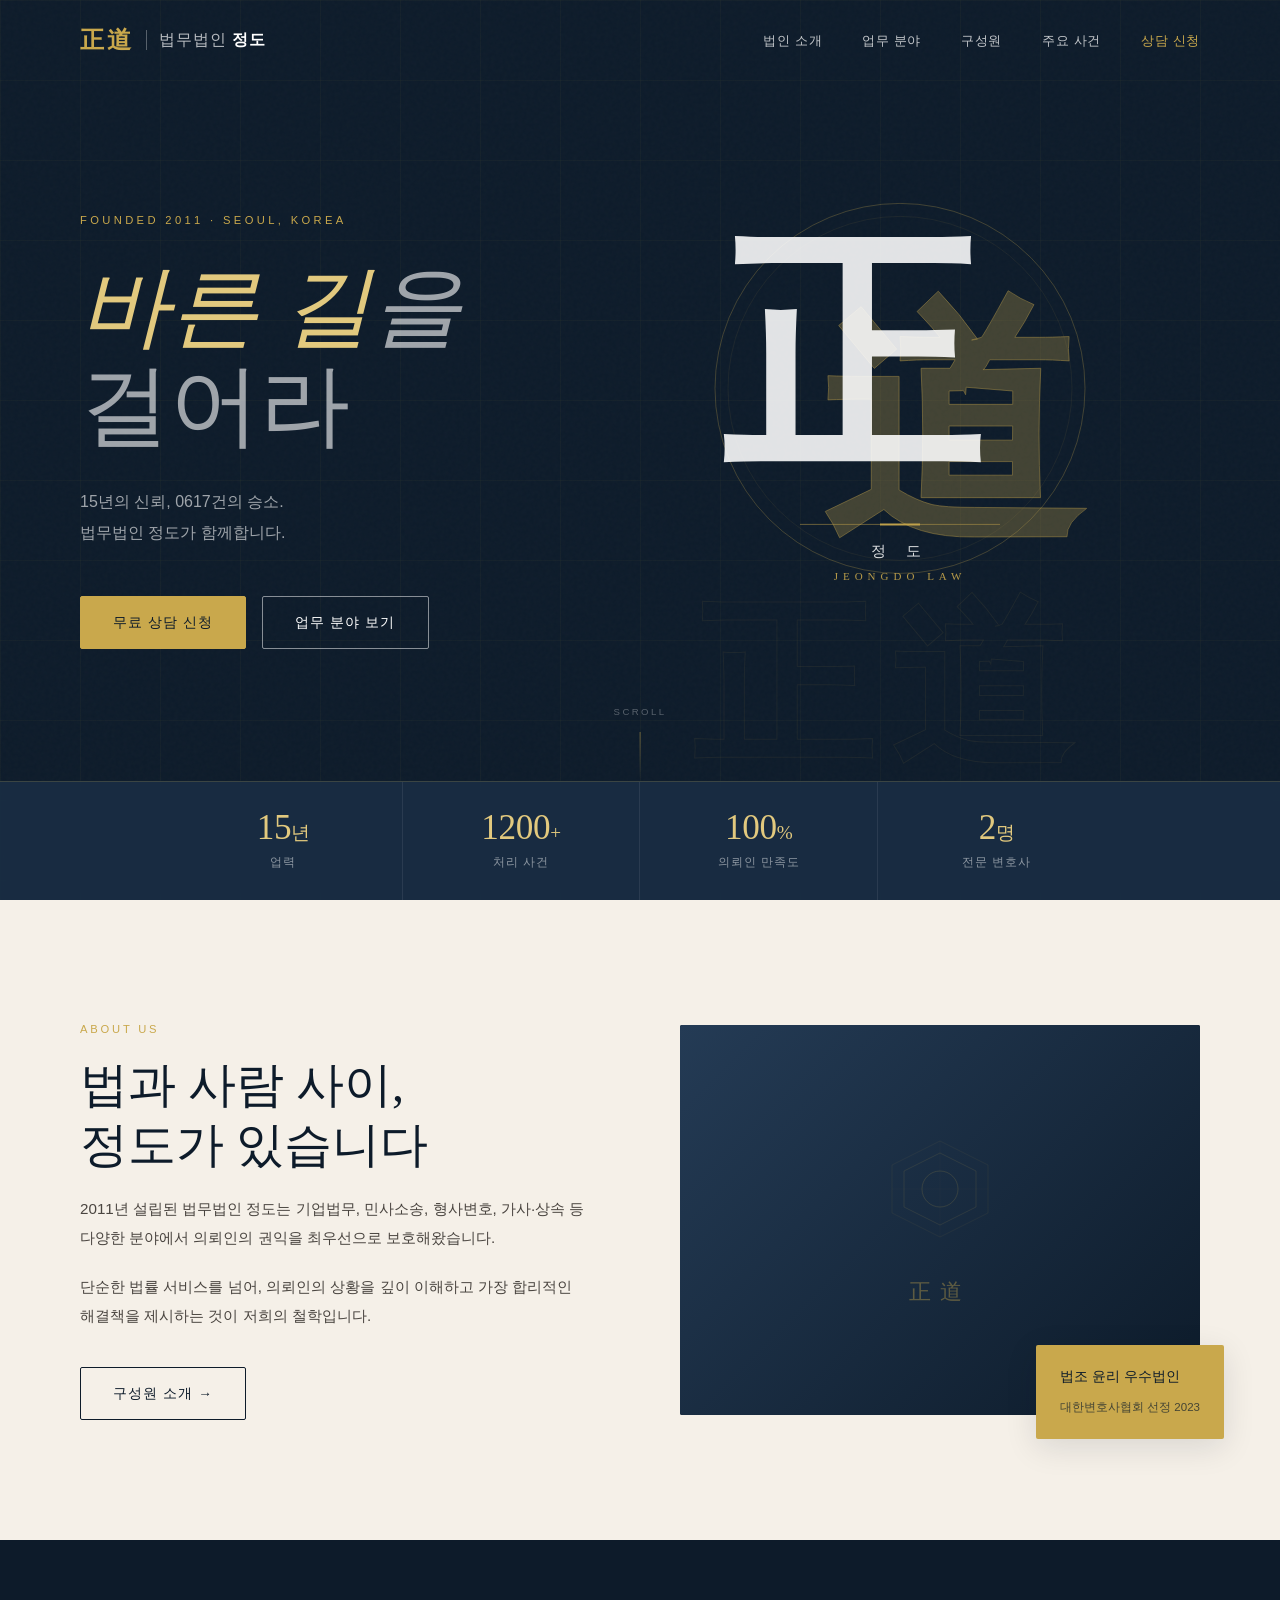
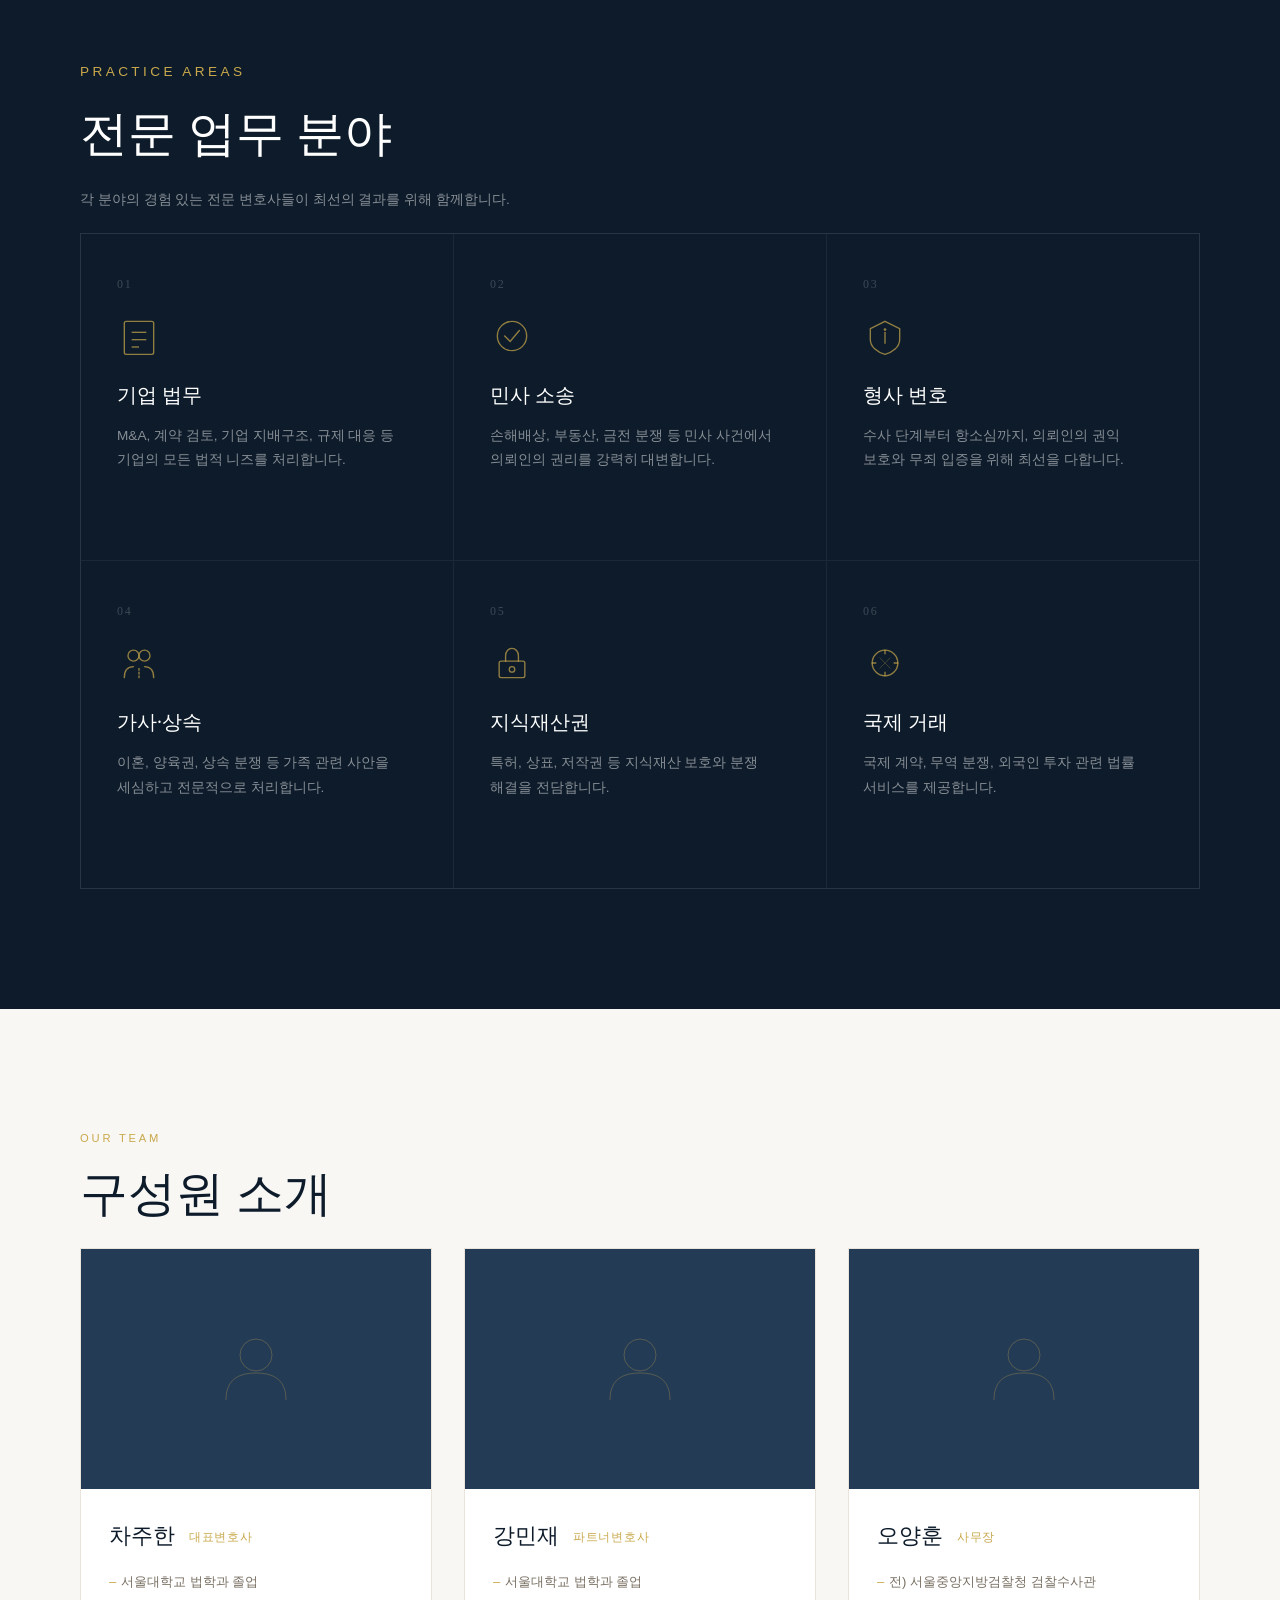
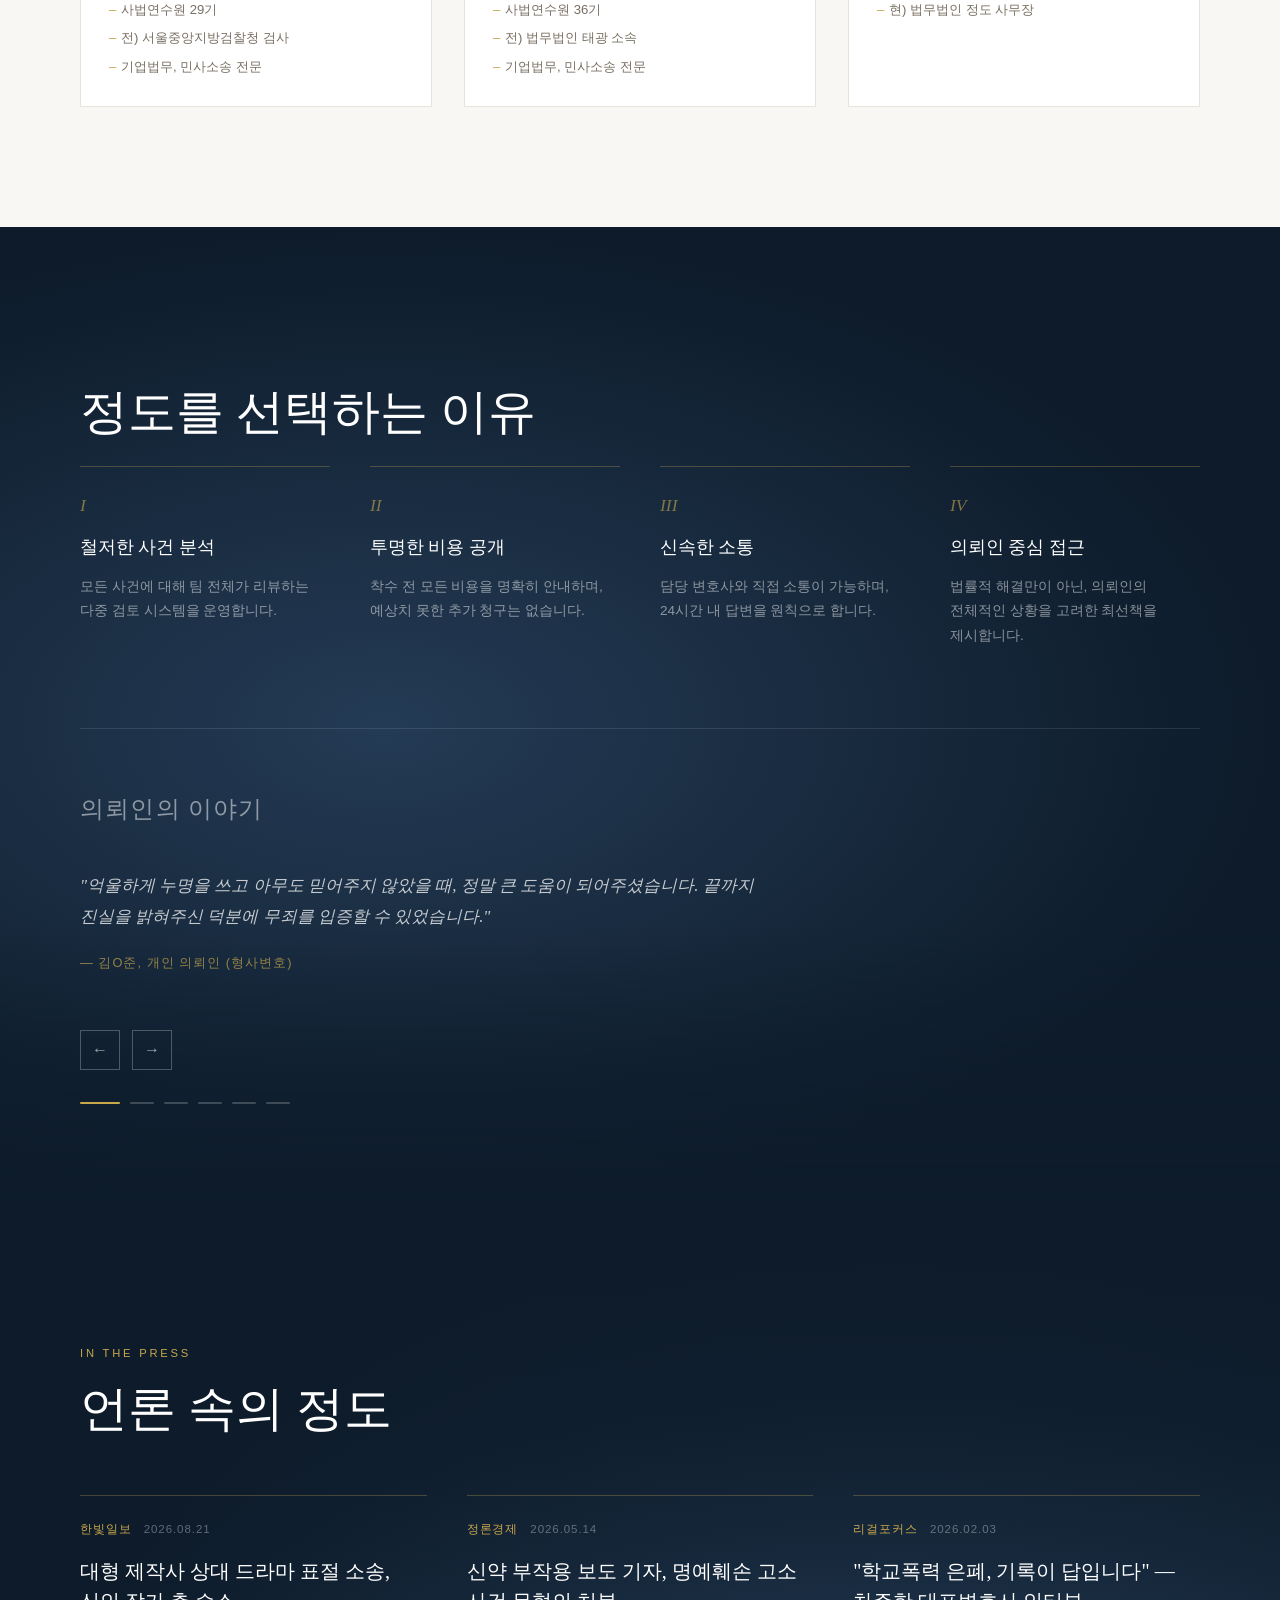
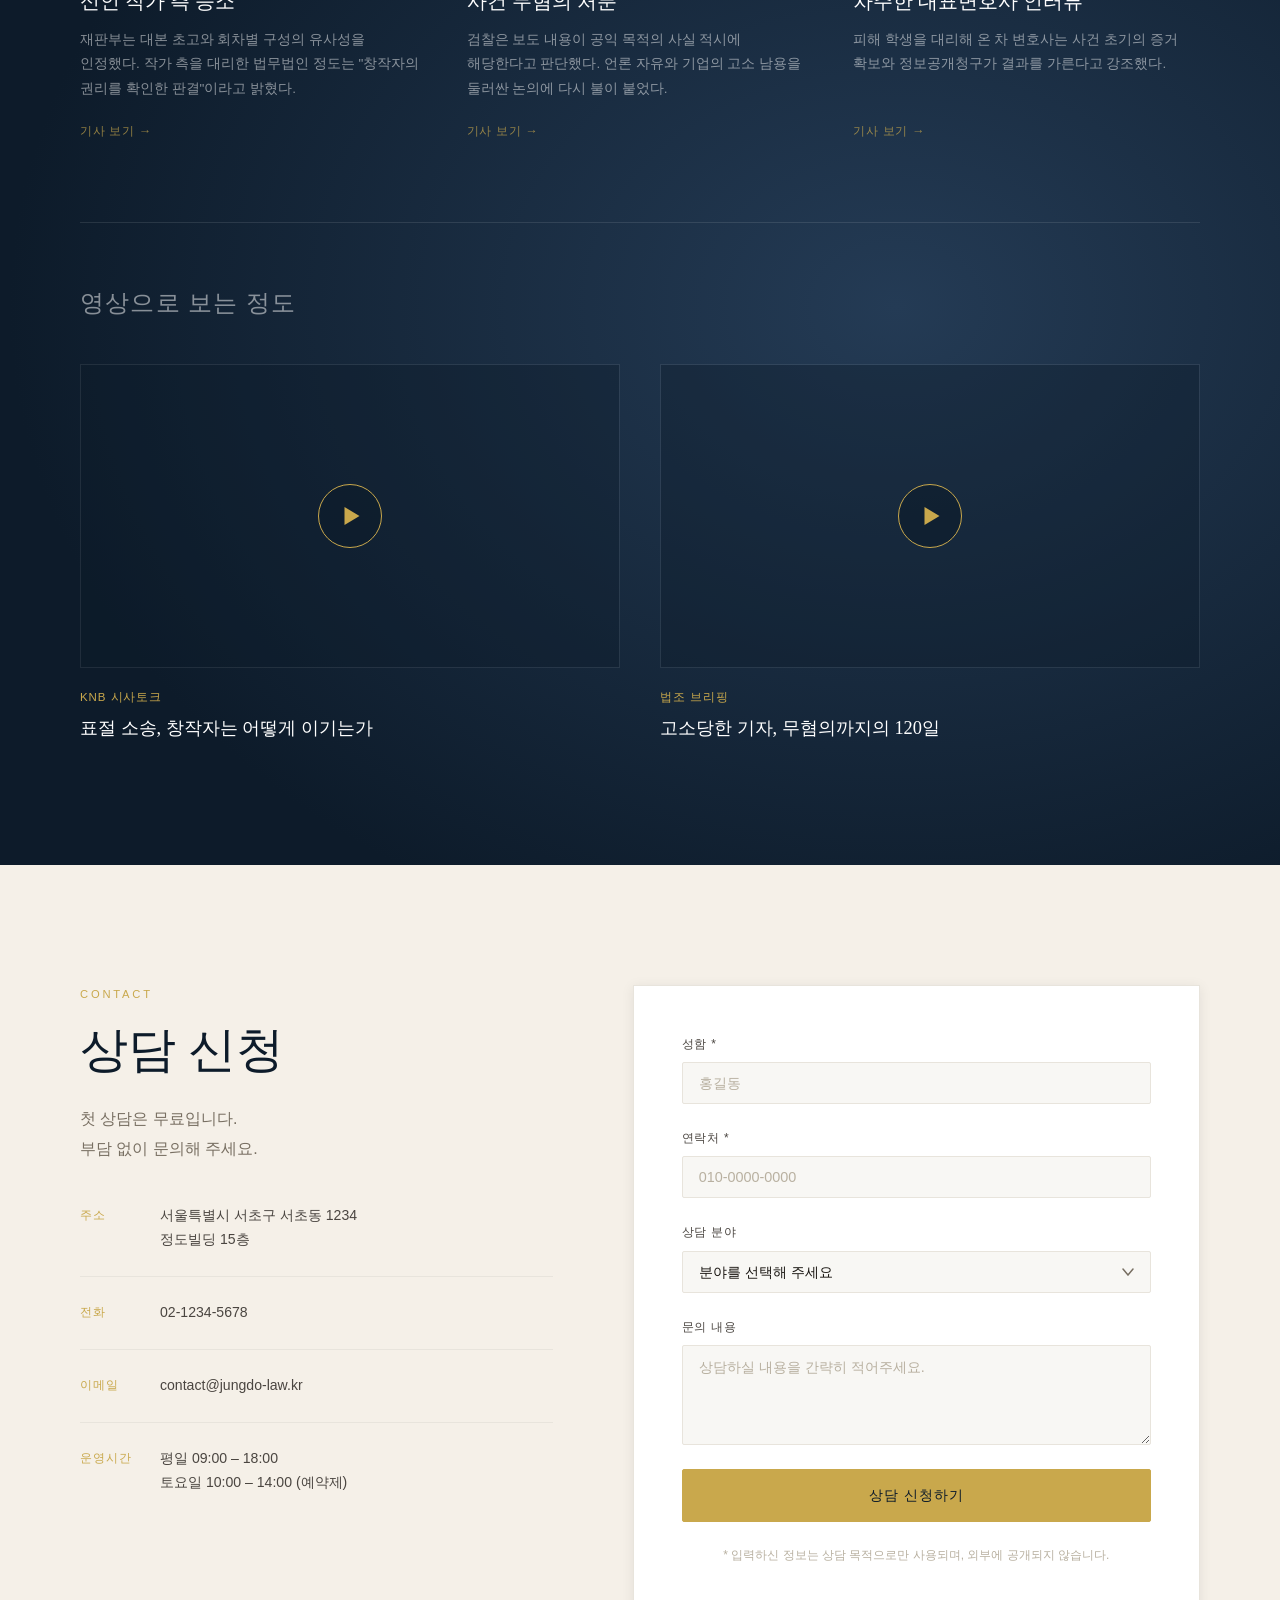
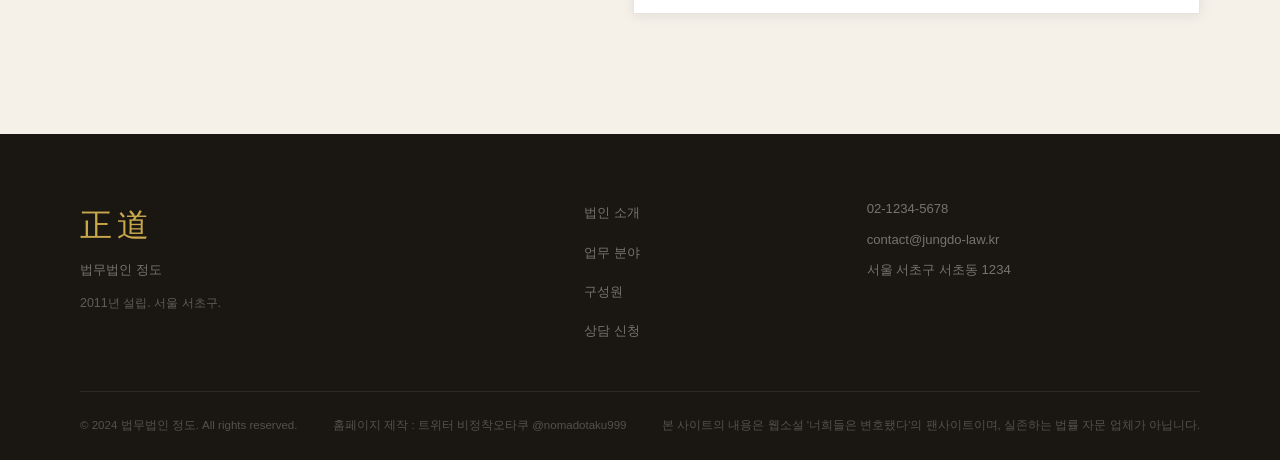
==== commit 2e4733da: "간단한 문구 수정 및 언론 섹션 추가" ====
--- a/index.html
+++ b/index.html
@@ -56,12 +56,10 @@
 			<div class="hero__content">
 					<p class="hero__eyebrow reveal">FOUNDED 2011 · SEOUL, KOREA</p>
 					<h1 class="hero__title reveal">
-							<span>정의를</span>
-							<em>명확하게.</em>
-							<span>권리를</span>
-							<em>확실하게.</em>
+							<em>바른 길<span>을</span></em>
+							<span>걸어라</span>
 					</h1>
-					<p class="hero__sub reveal"><span class="years"></span>년의 신뢰, 1,200건의 승소.<br>법무법인 정도가 함께합니다.</p>
+					<p class="hero__sub reveal"><span class="years"></span>년의 신뢰, 0617건의 승소.<br>법무법인 정도가 함께합니다.</p>
 					<div class="hero__cta reveal">
 							<a href="#contact" class="btn btn--primary">무료 상담 신청</a>
 							<a href="#practice" class="btn btn--ghost">업무 분야 보기</a>
@@ -307,7 +305,7 @@
 			<div class="trust__bg"></div>
 			<div class="container">
 					<p class="section-label reveal">WHY 正道</p>
-					<h2 class="section-title reveal">저희를 선택하는 이유</h2>
+					<h2 class="section-title reveal">정도를 선택하는 이유</h2>
 					<div class="trust__items">
 							<div class="trust__item reveal">
 									<div class="trust__item-num">I</div>
@@ -371,6 +369,70 @@
 									<button class="dot" data-idx="3"></button>
 									<button class="dot" data-idx="4"></button>
 									<button class="dot" data-idx="5"></button>
+							</div>
+					</div>
+			</div>
+	</section>
+
+	<!-- ===== MEDIA ===== -->
+	<section class="media" id="media">
+			<div class="media__bg"></div>
+			<div class="container">
+					<p class="section-label reveal">IN THE PRESS</p>
+					<h2 class="section-title reveal">언론 속의 정도</h2>
+
+					<div class="media__articles">
+							<a class="press-card reveal" target="_blank" rel="noopener">
+									<div class="press-card__meta">
+											<span class="press-card__outlet">한빛일보</span>
+											<time datetime="2026-08-21">2026.08.21</time>
+									</div>
+									<h3>대형 제작사 상대 드라마 표절 소송, 신인 작가 측 승소</h3>
+									<p>재판부는 대본 초고와 회차별 구성의 유사성을 인정했다. 작가 측을 대리한 법무법인 정도는 "창작자의 권리를 확인한 판결"이라고 밝혔다.</p>
+									<span class="press-card__more">기사 보기 &#8594;</span>
+							</a>
+							<a class="press-card reveal" target="_blank" rel="noopener">
+									<div class="press-card__meta">
+											<span class="press-card__outlet">정론경제</span>
+											<time datetime="2026-05-14">2026.05.14</time>
+									</div>
+									<h3>신약 부작용 보도 기자, 명예훼손 고소 사건 무혐의 처분</h3>
+									<p>검찰은 보도 내용이 공익 목적의 사실 적시에 해당한다고 판단했다. 언론 자유와 기업의 고소 남용을 둘러싼 논의에 다시 불이 붙었다.</p>
+									<span class="press-card__more">기사 보기 &#8594;</span>
+							</a>
+							<a class="press-card reveal" target="_blank" rel="noopener">
+									<div class="press-card__meta">
+											<span class="press-card__outlet">리걸포커스</span>
+											<time datetime="2026-02-03">2026.02.03</time>
+									</div>
+									<h3>"학교폭력 은폐, 기록이 답입니다" — 차주한 대표변호사 인터뷰</h3>
+									<p>피해 학생을 대리해 온 차 변호사는 사건 초기의 증거 확보와 정보공개청구가 결과를 가른다고 강조했다.</p>
+									<span class="press-card__more">기사 보기 &#8594;</span>
+							</a>
+					</div>
+
+					<!-- 영상: data-youtube-id에 유튜브 영상 ID(주소의 v= 뒤 11자리)를 넣으면 썸네일과 재생이 자동으로 연결됩니다 -->
+					<div class="media__videos reveal">
+							<h3 class="media__subtitle">영상으로 보는 정도</h3>
+							<div class="media__video-grid">
+									<div class="video-card" data-youtube-id="ljfuOpkAVpI">
+											<button class="video-card__thumb" type="button" aria-label="영상 재생: 표절 소송, 창작자는 어떻게 이기는가">
+													<span class="video-card__play" aria-hidden="true"></span>
+											</button>
+											<div class="video-card__info">
+													<span class="video-card__channel">KNB 시사토크</span>
+													<h4>표절 소송, 창작자는 어떻게 이기는가</h4>
+											</div>
+									</div>
+									<div class="video-card" data-youtube-id="ljfuOpkAVpI">
+											<button class="video-card__thumb" type="button" aria-label="영상 재생: 고소당한 기자, 무혐의까지의 120일">
+													<span class="video-card__play" aria-hidden="true"></span>
+											</button>
+											<div class="video-card__info">
+													<span class="video-card__channel">법조 브리핑</span>
+													<h4>고소당한 기자, 무혐의까지의 120일</h4>
+											</div>
+									</div>
 							</div>
 					</div>
 			</div>
--- a/css/css.css
+++ b/css/css.css
@@ -272,7 +272,7 @@
   background: #0D1B2A;
   z-index: 999;
   padding: 24px;
-  transform: translateY(-110%);
+  transform: translateY(-150%);
   transition: transform 0.4s cubic-bezier(0.25, 0.46, 0.45, 0.94);
   border-top: 1px solid rgba(255, 255, 255, 0.08);
 }
@@ -370,7 +370,7 @@
   margin-bottom: 32px;
   animation-delay: 0.2s;
 }
-.hero__title span {
+.hero__title > span {
   display: block;
   color: rgba(255, 255, 255, 0.6);
 }
@@ -378,6 +378,9 @@
   display: block;
   font-style: italic;
   color: #E2C97E;
+}
+.hero__title em > span {
+  color: rgba(255, 255, 255, 0.6);
 }
 .hero__logo {
   position: absolute;
@@ -801,7 +804,7 @@
 .trust__bg {
   position: absolute;
   inset: 0;
-  background: radial-gradient(ellipse at 30% 50%, #243B55 0%, #0D1B2A 70%);
+  background: linear-gradient(to bottom, rgba(13, 27, 42, 0) 70%, #0D1B2A 100%), radial-gradient(ellipse at 30% 50%, #243B55 0%, #0D1B2A 70%);
 }
 .trust .container {
   position: relative;
@@ -955,6 +958,195 @@
     transform: translateY(0);
   }
 }
+.media {
+  padding: 120px 0;
+  position: relative;
+  background: #0D1B2A;
+  overflow: hidden;
+}
+.media__bg {
+  position: absolute;
+  inset: 0;
+  background: linear-gradient(to bottom, #0D1B2A 0%, rgba(13, 27, 42, 0) 30%), radial-gradient(ellipse at 70% 55%, #243B55 0%, #0D1B2A 70%);
+}
+.media .container {
+  position: relative;
+  z-index: 1;
+}
+.media .section-label {
+  color: #C9A84C;
+}
+.media .section-title {
+  color: #FFFFFF;
+  margin-bottom: 56px;
+}
+.media__articles {
+  display: grid;
+  grid-template-columns: repeat(3, 1fr);
+  gap: 40px;
+  margin-bottom: 80px;
+}
+@media (max-width: 900px) {
+  .media__articles {
+    grid-template-columns: 1fr;
+    gap: 32px;
+  }
+}
+.media__videos {
+  border-top: 1px solid rgba(255, 255, 255, 0.1);
+  padding-top: 60px;
+}
+.media__subtitle {
+  font-family: "Cormorant Garamond", Georgia, serif;
+  font-size: 1.5rem;
+  font-weight: 300;
+  color: rgba(255, 255, 255, 0.5);
+  margin-bottom: 40px;
+  letter-spacing: 0.05em;
+}
+.media__video-grid {
+  display: grid;
+  grid-template-columns: repeat(2, 1fr);
+  gap: 40px;
+}
+@media (max-width: 768px) {
+  .media__video-grid {
+    grid-template-columns: 1fr;
+    gap: 32px;
+  }
+}
+
+.press-card {
+  display: flex;
+  flex-direction: column;
+  padding-top: 24px;
+  border-top: 1px solid rgba(201, 168, 76, 0.3);
+  transition: border-color 0.4s cubic-bezier(0.25, 0.46, 0.45, 0.94);
+  cursor: pointer;
+}
+.press-card__meta {
+  display: flex;
+  align-items: center;
+  gap: 12px;
+  margin-bottom: 16px;
+  font-size: 0.72rem;
+  letter-spacing: 0.08em;
+}
+.press-card__meta time {
+  color: rgba(255, 255, 255, 0.35);
+}
+.press-card__outlet {
+  color: #C9A84C;
+  font-weight: 500;
+}
+.press-card h3 {
+  font-family: "Cormorant Garamond", Georgia, serif;
+  font-size: 1.25rem;
+  font-weight: 400;
+  line-height: 1.5;
+  color: #FFFFFF;
+  margin-bottom: 12px;
+  word-break: keep-all;
+  transition: color 0.4s cubic-bezier(0.25, 0.46, 0.45, 0.94);
+}
+.press-card p {
+  font-size: 0.85rem;
+  color: rgba(255, 255, 255, 0.5);
+  line-height: 1.8;
+  margin-bottom: 20px;
+}
+.press-card__more {
+  margin-top: auto;
+  font-size: 0.78rem;
+  letter-spacing: 0.05em;
+  color: rgba(201, 168, 76, 0.7);
+  transition: color 0.4s cubic-bezier(0.25, 0.46, 0.45, 0.94), transform 0.4s cubic-bezier(0.25, 0.46, 0.45, 0.94);
+  display: inline-block;
+}
+.press-card:hover {
+  border-color: #C9A84C;
+}
+.press-card:hover h3 {
+  color: #E2C97E;
+}
+.press-card:hover .press-card__more {
+  color: #C9A84C;
+  transform: translateX(4px);
+}
+
+.video-card__thumb {
+  position: relative;
+  display: flex;
+  align-items: center;
+  justify-content: center;
+  width: 100%;
+  aspect-ratio: 16/9;
+  overflow: hidden;
+  background: linear-gradient(135deg, #243B55 0%, #1A2E44 100%) center/cover no-repeat;
+  border: 1px solid rgba(255, 255, 255, 0.08);
+}
+.video-card__thumb::after {
+  content: "";
+  position: absolute;
+  inset: 0;
+  background: rgba(13, 27, 42, 0.35);
+  transition: background 0.4s cubic-bezier(0.25, 0.46, 0.45, 0.94);
+}
+.video-card__thumb:hover::after {
+  background: rgba(13, 27, 42, 0.1);
+}
+.video-card__thumb:hover .video-card__play {
+  background: #C9A84C;
+  transform: scale(1.06);
+}
+.video-card__thumb:hover .video-card__play::before {
+  border-left-color: #0D1B2A;
+}
+.video-card__play {
+  position: relative;
+  z-index: 1;
+  width: 64px;
+  height: 64px;
+  border-radius: 50%;
+  border: 1.5px solid #C9A84C;
+  background: rgba(13, 27, 42, 0.6);
+  transition: background 0.4s cubic-bezier(0.25, 0.46, 0.45, 0.94), transform 0.4s cubic-bezier(0.25, 0.46, 0.45, 0.94);
+}
+.video-card__play::before {
+  content: "";
+  position: absolute;
+  top: 50%;
+  left: 54%;
+  transform: translate(-50%, -50%);
+  border-style: solid;
+  border-width: 9px 0 9px 15px;
+  border-color: transparent transparent transparent #C9A84C;
+  transition: border-color 0.4s cubic-bezier(0.25, 0.46, 0.45, 0.94);
+}
+.video-card iframe {
+  display: block;
+  width: 100%;
+  aspect-ratio: 16/9;
+  border: 0;
+}
+.video-card__info {
+  padding-top: 20px;
+}
+.video-card__info h4 {
+  font-family: "Cormorant Garamond", Georgia, serif;
+  font-size: 1.15rem;
+  font-weight: 400;
+  color: #FFFFFF;
+  word-break: keep-all;
+}
+.video-card__channel {
+  display: block;
+  font-size: 0.72rem;
+  letter-spacing: 0.08em;
+  color: #C9A84C;
+  margin-bottom: 6px;
+}
+
 .contact {
   padding: 120px 0;
   background: #F5F0E8;
